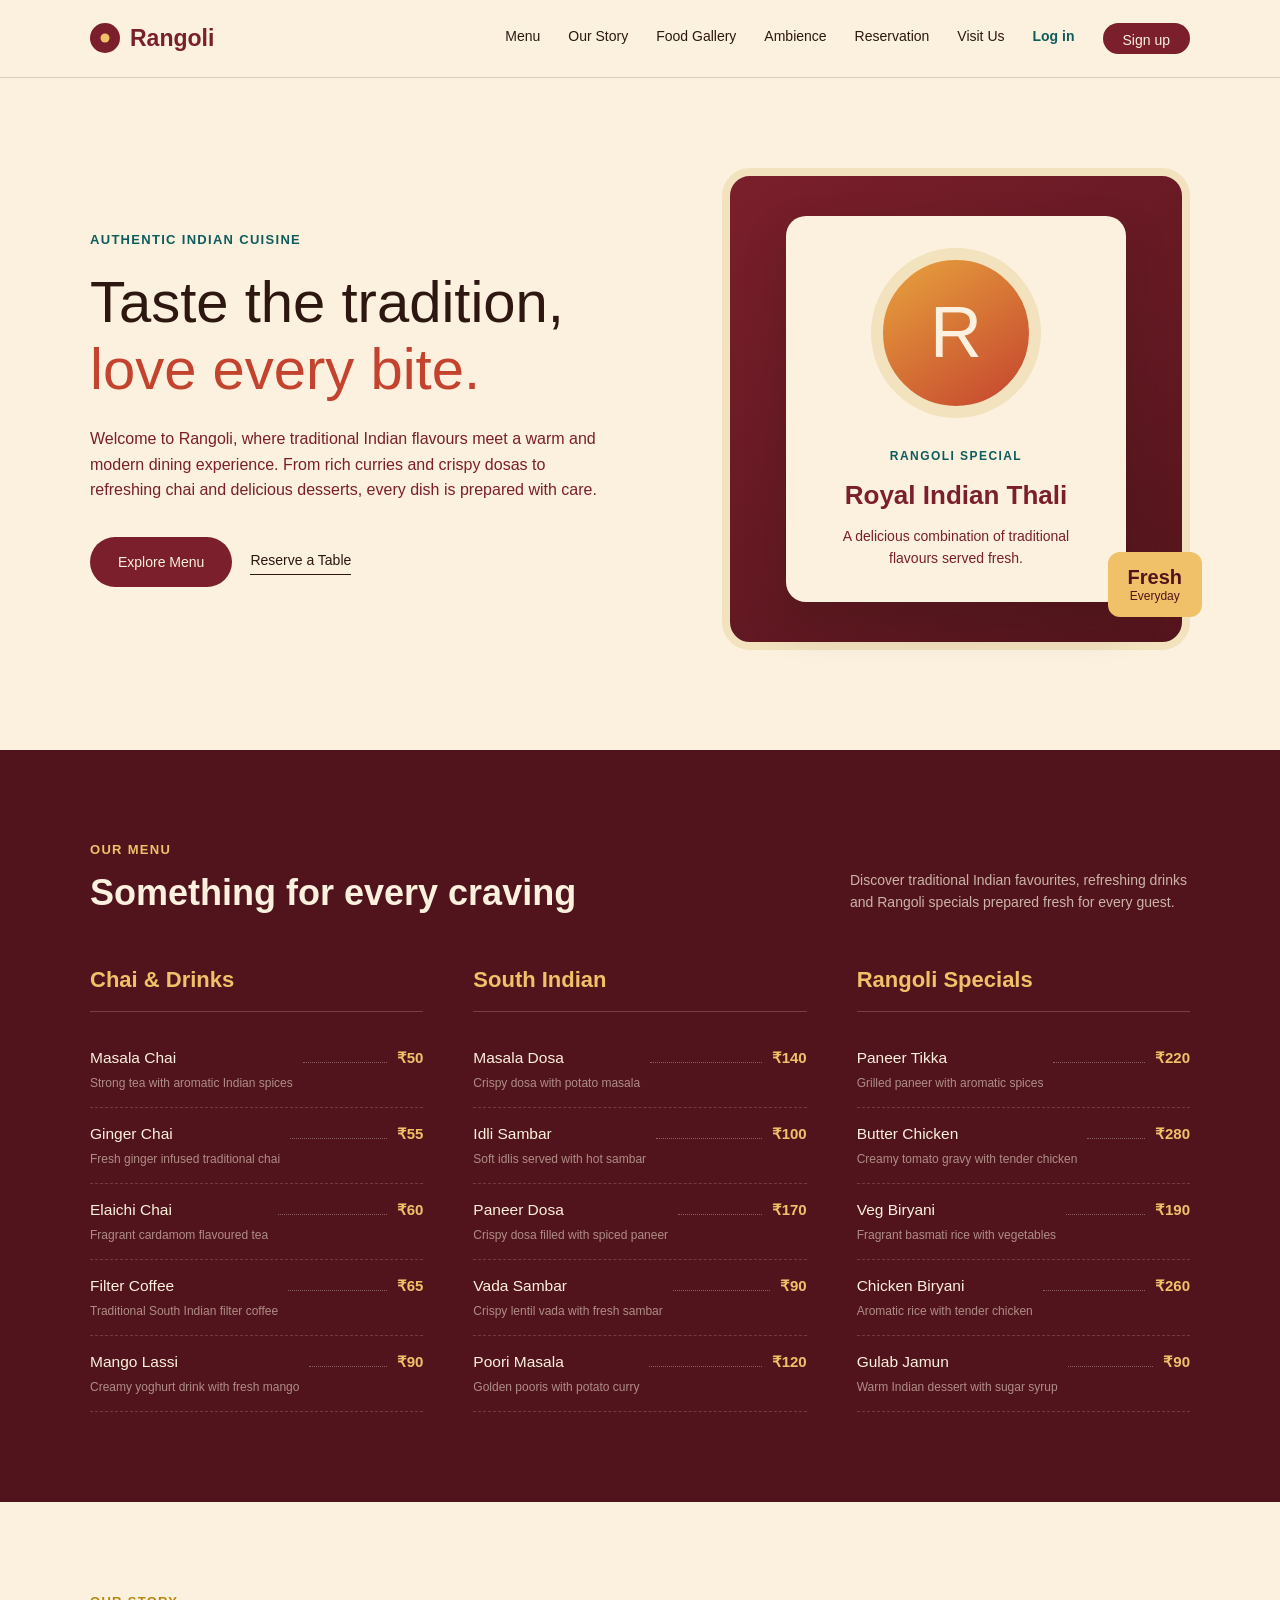
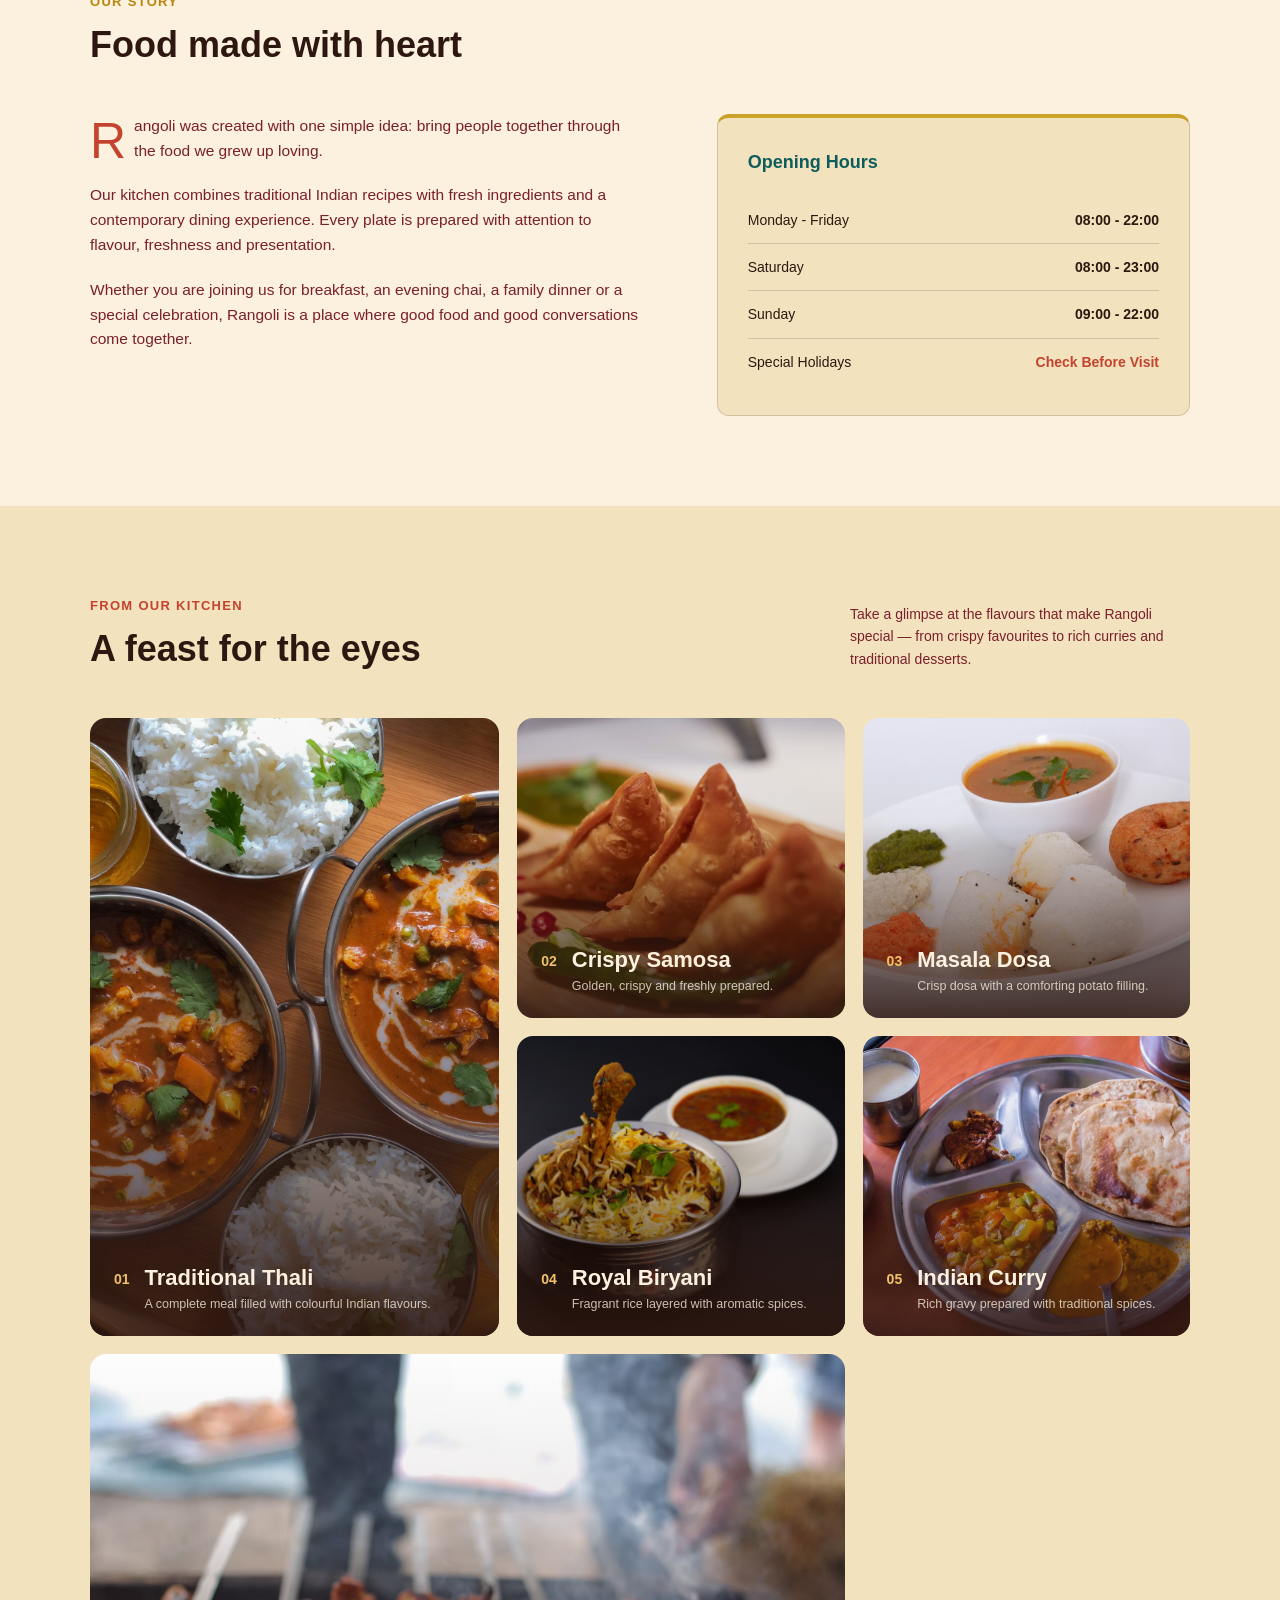
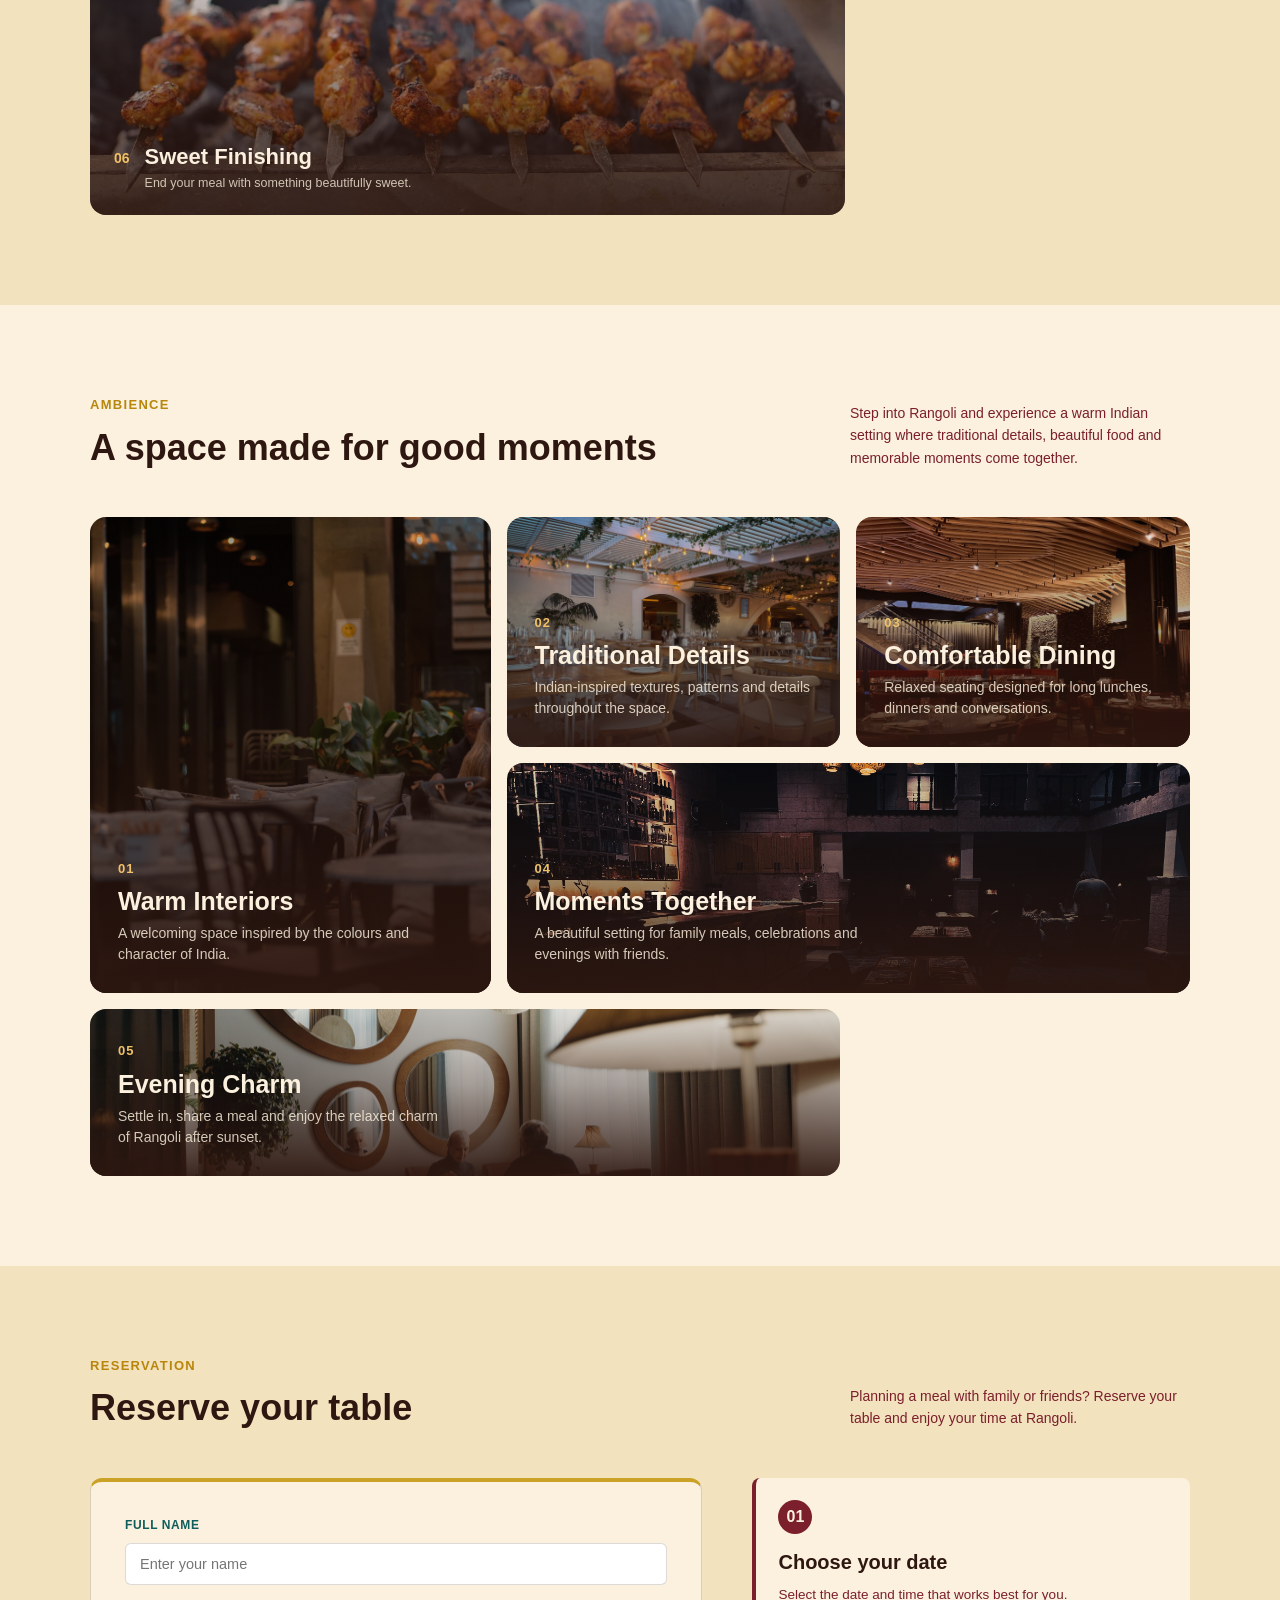
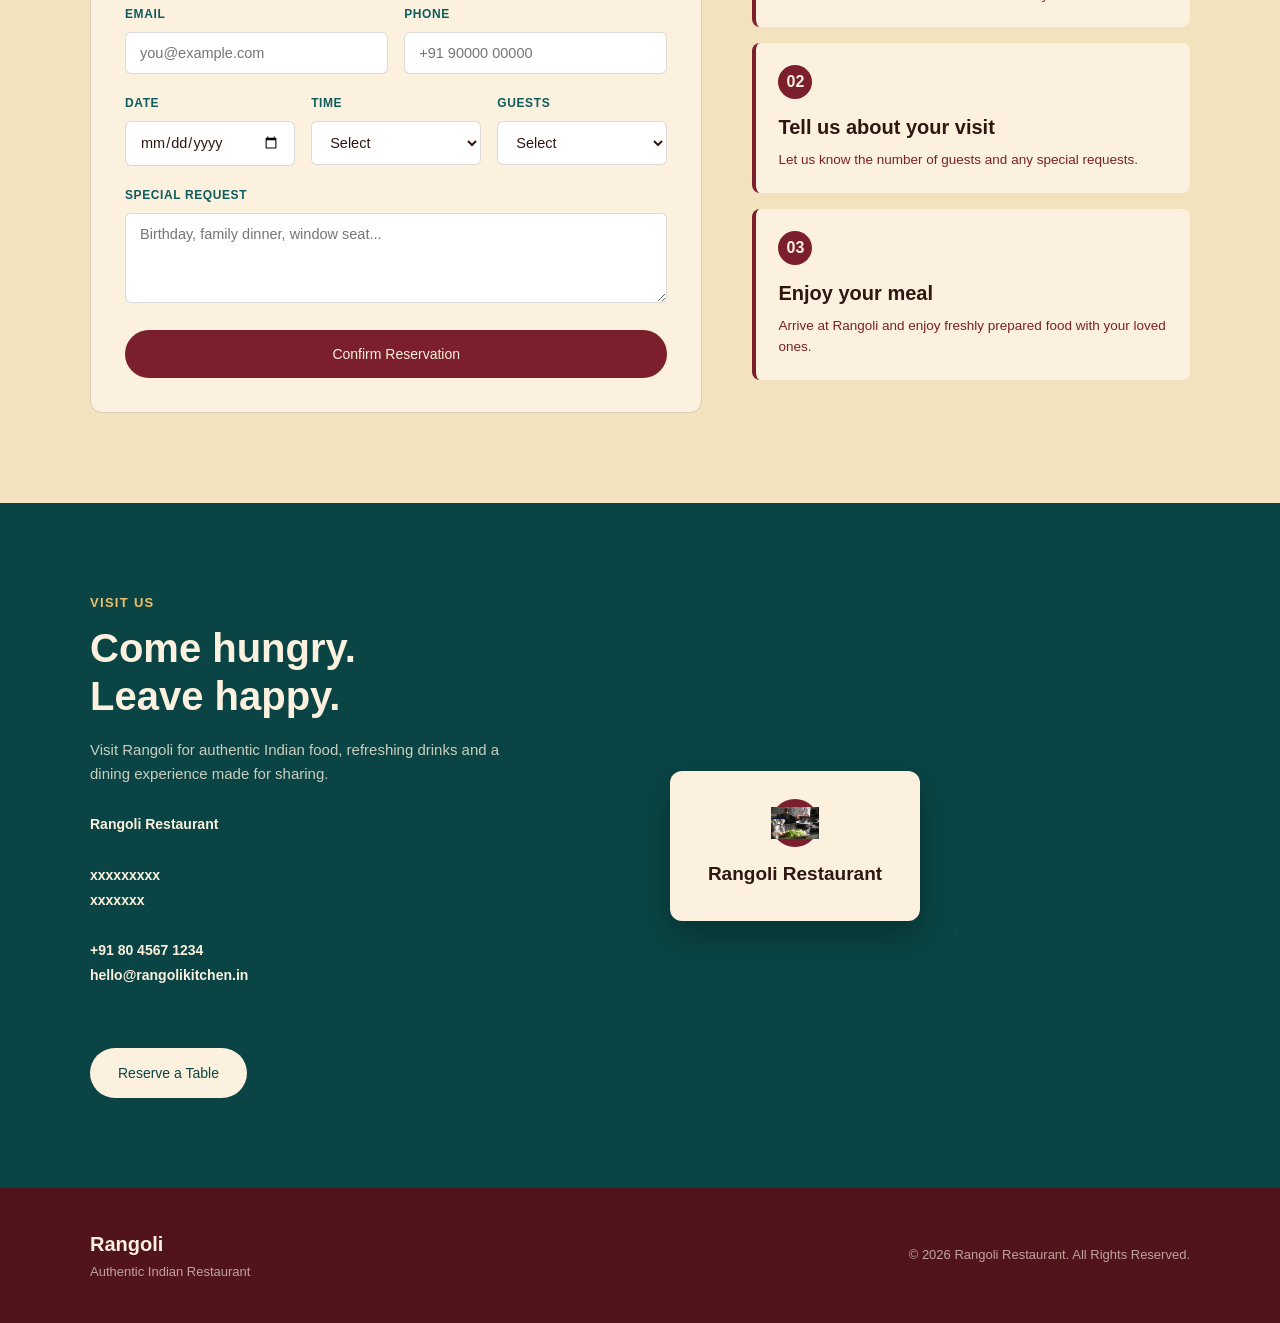
==== index.html @ ac737672 "first commit" ====
<!DOCTYPE html>
<html lang="en">

<head>

    <meta charset="UTF-8">

    <meta name="viewport" content="width=device-width, initial-scale=1.0">

    <title>Rangoli | Indian Restaurant</title>

    <link
        href="https://fonts.googleapis.com/css2?family=Baloo+2:wght@400;500;600;700;800&family=Mukta:wght@300;400;500;600;700&family=Rajdhani:wght@400;500;600;700&family=Yatra+One&display=swap"
        rel="stylesheet">

    <link rel="stylesheet" href="style.css">

</head>


<body>

    <input type="checkbox" id="nav-toggle">

    <header>

        <div class="nav">

            <a href="#" class="mark">

                <span class="glyph"></span>

                Rangoli

            </a>


            <label class="burger" for="nav-toggle">

                <span></span>
                <span></span>
                <span></span>

            </label>


            <nav class="nav-links">

                <a href="#menu">
                    Menu
                </a>

                <a href="#story">
                    Our Story
                </a>

                <a href="#food-gallery">
                    Food Gallery
                </a>

                <a href="#atmosphere">
                    Ambience
                </a>

                <a href="#reserve">
                    Reservation
                </a>

                <a href="#visit">
                    Visit Us
                </a>

                <a href="./authentication/login.html" class="account-link">

                    Log in

                </a>

                <a href="./authentication/signin.html" class="visit-btn">

                    Sign up

                </a>

            </nav>

        </div>

    </header>

    <section class="hero">

        <div class="hero-copy">

            <div class="hero-eyebrow">

                Authentic Indian Cuisine

            </div>


            <h1>

                Taste the tradition,

                <em>
                    love every bite.
                </em>

            </h1>


            <p class="hero-sub">

                Welcome to Rangoli, where traditional Indian
                flavours meet a warm and modern dining experience.
                From rich curries and crispy dosas to refreshing
                chai and delicious desserts, every dish is prepared
                with care.

            </p>


            <div class="hero-actions">

                <a href="#menu" class="btn-primary">

                    Explore Menu

                </a>


                <a href="#reserve" class="btn-ghost">

                    Reserve a Table

                </a>

            </div>

        </div>



        <div class="hero-visual">

            <div class="hero-card">

                <div class="food-circle">

                    <span>
                        R
                    </span>

                </div>


                <div class="hero-food-content">

                    <span class="food-label">

                        RANGOLI SPECIAL

                    </span>


                    <h3>

                        Royal Indian Thali

                    </h3>


                    <p>

                        A delicious combination of traditional
                        flavours served fresh.

                    </p>

                </div>

            </div>


            <div class="hero-small-card">

                <strong>
                    Fresh
                </strong>

                <span>
                    Everyday
                </span>

            </div>

        </div>

    </section>



    <section class="menu-section" id="menu">

        <div class="wrap">

            <div class="section-head">

                <div>

                    <div class="section-eyebrow">

                        Our Menu

                    </div>

                    <h2>

                        Something for every craving

                    </h2>

                </div>


                <p class="section-note">

                    Discover traditional Indian favourites,
                    refreshing drinks and Rangoli specials
                    prepared fresh for every guest.

                </p>

            </div>



            <div class="menu-grid">


                <!-- CHAI & DRINKS -->

                <div class="menu-col">

                    <h3>
                        Chai & Drinks
                    </h3>


                    <div class="menu-item">

                        <div class="menu-item-text">

                            <span class="name">
                                Masala Chai
                            </span>

                            <span class="desc">
                                Strong tea with aromatic Indian spices
                            </span>

                        </div>

                        <span class="leader"></span>

                        <span class="price">
                            ₹50
                        </span>

                    </div>


                    <div class="menu-item">

                        <div class="menu-item-text">

                            <span class="name">
                                Ginger Chai
                            </span>

                            <span class="desc">
                                Fresh ginger infused traditional chai
                            </span>

                        </div>

                        <span class="leader"></span>

                        <span class="price">
                            ₹55
                        </span>

                    </div>


                    <div class="menu-item">

                        <div class="menu-item-text">

                            <span class="name">
                                Elaichi Chai
                            </span>

                            <span class="desc">
                                Fragrant cardamom flavoured tea
                            </span>

                        </div>

                        <span class="leader"></span>

                        <span class="price">
                            ₹60
                        </span>

                    </div>


                    <div class="menu-item">

                        <div class="menu-item-text">

                            <span class="name">
                                Filter Coffee
                            </span>

                            <span class="desc">
                                Traditional South Indian filter coffee
                            </span>

                        </div>

                        <span class="leader"></span>

                        <span class="price">
                            ₹65
                        </span>

                    </div>


                    <div class="menu-item">

                        <div class="menu-item-text">

                            <span class="name">
                                Mango Lassi
                            </span>

                            <span class="desc">
                                Creamy yoghurt drink with fresh mango
                            </span>

                        </div>

                        <span class="leader"></span>

                        <span class="price">
                            ₹90
                        </span>

                    </div>

                </div>



                <!-- SOUTH INDIAN -->

                <div class="menu-col">

                    <h3>
                        South Indian
                    </h3>


                    <div class="menu-item">

                        <div class="menu-item-text">

                            <span class="name">
                                Masala Dosa
                            </span>

                            <span class="desc">
                                Crispy dosa with potato masala
                            </span>

                        </div>

                        <span class="leader"></span>

                        <span class="price">
                            ₹140
                        </span>

                    </div>


                    <div class="menu-item">

                        <div class="menu-item-text">

                            <span class="name">
                                Idli Sambar
                            </span>

                            <span class="desc">
                                Soft idlis served with hot sambar
                            </span>

                        </div>

                        <span class="leader"></span>

                        <span class="price">
                            ₹100
                        </span>

                    </div>


                    <div class="menu-item">

                        <div class="menu-item-text">

                            <span class="name">
                                Paneer Dosa
                            </span>

                            <span class="desc">
                                Crispy dosa filled with spiced paneer
                            </span>

                        </div>

                        <span class="leader"></span>

                        <span class="price">
                            ₹170
                        </span>

                    </div>


                    <div class="menu-item">

                        <div class="menu-item-text">

                            <span class="name">
                                Vada Sambar
                            </span>

                            <span class="desc">
                                Crispy lentil vada with fresh sambar
                            </span>

                        </div>

                        <span class="leader"></span>

                        <span class="price">
                            ₹90
                        </span>

                    </div>


                    <div class="menu-item">

                        <div class="menu-item-text">

                            <span class="name">
                                Poori Masala
                            </span>

                            <span class="desc">
                                Golden pooris with potato curry
                            </span>

                        </div>

                        <span class="leader"></span>

                        <span class="price">
                            ₹120
                        </span>

                    </div>

                </div>



                <!-- RANGOLI SPECIALS -->

                <div class="menu-col">

                    <h3>
                        Rangoli Specials
                    </h3>


                    <div class="menu-item">

                        <div class="menu-item-text">

                            <span class="name">
                                Paneer Tikka
                            </span>

                            <span class="desc">
                                Grilled paneer with aromatic spices
                            </span>

                        </div>

                        <span class="leader"></span>

                        <span class="price">
                            ₹220
                        </span>

                    </div>


                    <div class="menu-item">

                        <div class="menu-item-text">

                            <span class="name">
                                Butter Chicken
                            </span>

                            <span class="desc">
                                Creamy tomato gravy with tender chicken
                            </span>

                        </div>

                        <span class="leader"></span>

                        <span class="price">
                            ₹280
                        </span>

                    </div>


                    <div class="menu-item">

                        <div class="menu-item-text">

                            <span class="name">
                                Veg Biryani
                            </span>

                            <span class="desc">
                                Fragrant basmati rice with vegetables
                            </span>

                        </div>

                        <span class="leader"></span>

                        <span class="price">
                            ₹190
                        </span>

                    </div>


                    <div class="menu-item">

                        <div class="menu-item-text">

                            <span class="name">
                                Chicken Biryani
                            </span>

                            <span class="desc">
                                Aromatic rice with tender chicken
                            </span>

                        </div>

                        <span class="leader"></span>

                        <span class="price">
                            ₹260
                        </span>

                    </div>


                    <div class="menu-item">

                        <div class="menu-item-text">

                            <span class="name">
                                Gulab Jamun
                            </span>

                            <span class="desc">
                                Warm Indian dessert with sugar syrup
                            </span>

                        </div>

                        <span class="leader"></span>

                        <span class="price">
                            ₹90
                        </span>

                    </div>

                </div>

            </div>

        </div>

    </section>


    <section id="story">

        <div class="wrap">

            <div class="section-head">

                <div>

                    <div class="section-eyebrow">

                        Our Story

                    </div>

                    <h2>

                        Food made with heart

                    </h2>

                </div>

            </div>


            <div class="story-grid">

                <div class="story-content">

                    <p>

                        Rangoli was created with one simple idea:
                        bring people together through the food we
                        grew up loving.

                    </p>


                    <p>

                        Our kitchen combines traditional Indian
                        recipes with fresh ingredients and a
                        contemporary dining experience. Every plate
                        is prepared with attention to flavour,
                        freshness and presentation.

                    </p>


                    <p>

                        Whether you are joining us for breakfast,
                        an evening chai, a family dinner or a special
                        celebration, Rangoli is a place where good
                        food and good conversations come together.

                    </p>

                </div>


                <div class="hours-card">

                    <h3>
                        Opening Hours
                    </h3>


                    <div class="hours-row">

                        <span>
                            Monday - Friday
                        </span>

                        <span class="time">
                            08:00 - 22:00
                        </span>

                    </div>


                    <div class="hours-row">

                        <span>
                            Saturday
                        </span>

                        <span class="time">
                            08:00 - 23:00
                        </span>

                    </div>


                    <div class="hours-row">

                        <span>
                            Sunday
                        </span>

                        <span class="time">
                            09:00 - 22:00
                        </span>

                    </div>


                    <div class="hours-row closed">

                        <span>
                            Special Holidays
                        </span>

                        <span class="time">
                            Check Before Visit
                        </span>

                    </div>

                </div>

            </div>

        </div>

    </section>



    <section class="food-gallery-section" id="food-gallery">

        <div class="wrap">

            <div class="section-head">

                <div>

                    <div class="section-eyebrow">

                        From Our Kitchen

                    </div>

                    <h2>

                        A feast for the eyes

                    </h2>

                </div>


                <p class="section-note">

                    Take a glimpse at the flavours that make
                    Rangoli special — from crispy favourites
                    to rich curries and traditional desserts.

                </p>

            </div>



            <div class="food-gallery">


                <!-- IMAGE 01 -->

                <article class="food-image-card food-image-large">

                    <img src="./images/food/photo-1585937421612-70a008356fbe.jpg" alt="Traditional Indian food platter">


                    <div class="food-image-overlay">

                        <span>
                            01
                        </span>

                        <div>

                            <h3>
                                Traditional Thali
                            </h3>

                            <p>
                                A complete meal filled with
                                colourful Indian flavours.
                            </p>

                        </div>

                    </div>

                </article>



                <!-- IMAGE 02 -->

                <article class="food-image-card">

                    <img src="./images/food/photo-1601050690597-df0568f70950.jpg" alt="Indian samosas">


                    <div class="food-image-overlay">

                        <span>
                            02
                        </span>

                        <div>

                            <h3>
                                Crispy Samosa
                            </h3>

                            <p>
                                Golden, crispy and freshly prepared.
                            </p>

                        </div>

                    </div>

                </article>



                <!-- IMAGE 03 -->

                <article class="food-image-card">

                    <img src="./images/food/photo-1630383249896-424e482df921.jpg" alt="Indian dosa">


                    <div class="food-image-overlay">

                        <span>
                            03
                        </span>

                        <div>

                            <h3>
                                Masala Dosa
                            </h3>

                            <p>
                                Crisp dosa with a comforting
                                potato filling.
                            </p>

                        </div>

                    </div>

                </article>



                <!-- IMAGE 04 -->

                <article class="food-image-card">

                    <img src="./images/food/Chicken Biryani.jpg" alt="Indian biryani">


                    <div class="food-image-overlay">

                        <span>
                            04
                        </span>

                        <div>

                            <h3>
                                Royal Biryani
                            </h3>

                            <p>
                                Fragrant rice layered with
                                aromatic spices.
                            </p>

                        </div>

                    </div>

                </article>



                <!-- IMAGE 05 -->

                <article class="food-image-card">

                    <img src="./images/food/photo-1546833999-b9f581a1996d.jpg" alt="Indian curry and rice">


                    <div class="food-image-overlay">

                        <span>
                            05
                        </span>

                        <div>

                            <h3>
                                Indian Curry
                            </h3>

                            <p>
                                Rich gravy prepared with
                                traditional spices.
                            </p>

                        </div>

                    </div>

                </article>



                <!-- IMAGE 06 -->

                <article class="food-image-card food-image-wide">

                    <img src="./images/food/photo-1599487488170-d11ec9c172f0.jpg" alt="Indian dessert and sweets">


                    <div class="food-image-overlay">

                        <span>
                            06
                        </span>

                        <div>

                            <h3>
                                Sweet Finishing
                            </h3>

                            <p>
                                End your meal with something
                                beautifully sweet.
                            </p>

                        </div>

                    </div>

                </article>

            </div>

        </div>

    </section>


    <section id="atmosphere">

        <div class="wrap">

            <div class="section-head">

                <div>

                    <div class="section-eyebrow">

                        Ambience

                    </div>

                    <h2>

                        A space made for good moments

                    </h2>

                </div>


                <p class="section-note">

                    Step into Rangoli and experience a warm
                    Indian setting where traditional details,
                    beautiful food and memorable moments come together.

                </p>

            </div>



            <div class="atmosphere-grid">


                <!-- AMBIENCE 01 -->

                <div class="atmo-card atmo-one">

                    <div class="atmo-content">

                        <span>
                            01
                        </span>

                        <h3>
                            Warm Interiors
                        </h3>

                        <p>
                            A welcoming space inspired by the
                            colours and character of India.
                        </p>

                    </div>

                </div>



                <!-- AMBIENCE 02 -->

                <div class="atmo-card atmo-two">

                    <div class="atmo-content">

                        <span>
                            02
                        </span>

                        <h3>
                            Traditional Details
                        </h3>

                        <p>
                            Indian-inspired textures, patterns
                            and details throughout the space.
                        </p>

                    </div>

                </div>



                <!-- AMBIENCE 03 -->

                <div class="atmo-card atmo-three">

                    <div class="atmo-content">

                        <span>
                            03
                        </span>

                        <h3>
                            Comfortable Dining
                        </h3>

                        <p>
                            Relaxed seating designed for long
                            lunches, dinners and conversations.
                        </p>

                    </div>

                </div>



                <!-- AMBIENCE 04 -->

                <div class="atmo-card atmo-four">

                    <div class="atmo-content">

                        <span>
                            04
                        </span>

                        <h3>
                            Moments Together
                        </h3>

                        <p>
                            A beautiful setting for family meals,
                            celebrations and evenings with friends.
                        </p>

                    </div>

                </div>



                <!-- AMBIENCE 05 -->

                <div class="atmo-card atmo-five">

                    <div class="atmo-content">

                        <span>
                            05
                        </span>

                        <h3>
                            Evening Charm
                        </h3>

                        <p>
                            Settle in, share a meal and enjoy the
                            relaxed charm of Rangoli after sunset.
                        </p>

                    </div>

                </div>

            </div>

        </div>

    </section>



    <section class="reserve-section" id="reserve">

        <div class="wrap">

            <div class="section-head">

                <div>

                    <div class="section-eyebrow">

                        Reservation

                    </div>

                    <h2>

                        Reserve your table

                    </h2>

                </div>


                <p class="section-note">

                    Planning a meal with family or friends?
                    Reserve your table and enjoy your time
                    at Rangoli.

                </p>

            </div>



            <div class="reserve-grid">


                <form class="reserve-form" action="mailto:hello@rangolikitchen.in" method="post" enctype="text/plain">


                    <div class="form-row">

                        <label for="res-name">
                            Full Name
                        </label>

                        <input type="text" id="res-name" name="Name" placeholder="Enter your name" required>

                    </div>



                    <div class="form-row two-col">

                        <div>

                            <label for="res-email">
                                Email
                            </label>

                            <input type="email" id="res-email" name="Email" placeholder="you@example.com" required>

                        </div>


                        <div>

                            <label for="res-phone">
                                Phone
                            </label>

                            <input type="tel" id="res-phone" name="Phone" placeholder="+91 90000 00000" required>

                        </div>

                    </div>



                    <div class="form-row three-col">

                        <div>

                            <label for="res-date">
                                Date
                            </label>

                            <input type="date" id="res-date" name="Date" required>

                        </div>


                        <div>

                            <label for="res-time">
                                Time
                            </label>

                            <select id="res-time" name="Time" required>

                                <option value="" disabled selected>

                                    Select

                                </option>

                                <option>08:00 AM</option>
                                <option>09:00 AM</option>
                                <option>10:00 AM</option>
                                <option>11:00 AM</option>
                                <option>12:00 PM</option>
                                <option>01:00 PM</option>
                                <option>02:00 PM</option>
                                <option>03:00 PM</option>
                                <option>04:00 PM</option>
                                <option>05:00 PM</option>
                                <option>06:00 PM</option>
                                <option>07:00 PM</option>
                                <option>08:00 PM</option>
                                <option>09:00 PM</option>

                            </select>

                        </div>


                        <div>

                            <label for="res-party">
                                Guests
                            </label>

                            <select id="res-party" name="Guests" required>

                                <option value="" disabled selected>

                                    Select

                                </option>

                                <option>1 Guest</option>
                                <option>2 Guests</option>
                                <option>3 Guests</option>
                                <option>4 Guests</option>
                                <option>5 Guests</option>
                                <option>6 Guests</option>
                                <option>7 Guests</option>
                                <option>8 Guests</option>

                            </select>

                        </div>

                    </div>



                    <div class="form-row">

                        <label for="res-notes">
                            Special Request
                        </label>

                        <textarea id="res-notes" name="Notes" rows="4"
                            placeholder="Birthday, family dinner, window seat..."></textarea>

                    </div>



                    <button type="submit" class="btn-primary">

                        Confirm Reservation

                    </button>

                </form>



                <div class="reserve-side">


                    <div class="reservation-box">

                        <span class="reservation-number">
                            01
                        </span>

                        <h3>
                            Choose your date
                        </h3>

                        <p>
                            Select the date and time that works
                            best for you.
                        </p>

                    </div>



                    <div class="reservation-box">

                        <span class="reservation-number">
                            02
                        </span>

                        <h3>
                            Tell us about your visit
                        </h3>

                        <p>
                            Let us know the number of guests
                            and any special requests.
                        </p>

                    </div>



                    <div class="reservation-box">

                        <span class="reservation-number">
                            03
                        </span>

                        <h3>
                            Enjoy your meal
                        </h3>

                        <p>
                            Arrive at Rangoli and enjoy freshly
                            prepared food with your loved ones.
                        </p>

                    </div>

                </div>

            </div>

        </div>

    </section>



    <section class="visit-section" id="visit">

        <div class="wrap">

            <div class="visit-grid">


                <div>

                    <div class="section-eyebrow light-eyebrow">

                        Visit Us

                    </div>


                    <h2>

                        Come hungry.
                        <br>
                        Leave happy.

                    </h2>


                    <p>

                        Visit Rangoli for authentic Indian food,
                        refreshing drinks and a dining experience
                        made for sharing.

                    </p>


                    <address>

                        <strong>
                            Rangoli Restaurant
                        </strong>

                        <br><br>

                        xxxxxxxxx

                        <br>

                        xxxxxxx

                        <br><br>

                        +91 80 4567 1234

                        <br>

                        hello@rangolikitchen.in

                    </address>


                    <div class="hero-actions visit-actions">

                        <a href="#reserve" class="btn-primary light-button">

                            Reserve a Table

                        </a>

                    </div>

                </div>



                <div class="map-content">

                    <div class="map-location-icon">
                        <img src="./images/pexels-kampus-8629103.jpg" alt="Cooking at Rangoli Restaurant">
                    </div>

                    <h3>
                        Rangoli Restaurant
                    </h3>

                </div>

            </div>

        </div>

    </section>



    <footer>

        <div class="wrap footer-row">


            <div class="footer-brand">

                <span class="footer-mark">
                    Rangoli
                </span>

                <span>
                    Authentic Indian Restaurant
                </span>

            </div>


            <div>

                © 2026 Rangoli Restaurant.
                All Rights Reserved.

            </div>

        </div>

    </footer>


</body>

</html>
---- style.css ----
:root {

    --paper: #FBF1DE;
    --paper-deep: #F3E2BE;

    --ink: #2E1710;

    --walnut: #7A1F2B;
    --walnut-deep: #52141C;

    --amber: #E8A33D;
    --amber-soft: #F0C169;

    --pine: #0F5C5C;
    --pine-deep: #0A4444;

    --brass: #B8860B;
    --gold: #C9A227;

    --rose: #C4432E;

    --line: rgba(46, 23, 16, 0.16);
}

* {
    margin: 0;
    padding: 0;
    box-sizing: border-box;

    font-family: Arial, Helvetica, sans-serif;
}


html {
    scroll-behavior: smooth;
}


body {
    background: var(--paper);
    color: var(--ink);

    line-height: 1.6;

    overflow-x: hidden;
}


a {
    color: inherit;
}


img {
    display: block;
    max-width: 100%;
}


button {
    cursor: pointer;
}

.wrap {
    max-width: 1180px;

    margin: 0 auto;

    padding: 0 40px;
}


#nav-toggle {
    display: none;
}


header {
    position: sticky;

    top: 0;

    z-index: 50;

    background: var(--paper);

    border-bottom: 1px solid var(--line);
}


.nav {
    max-width: 1180px;

    margin: 0 auto;

    padding: 20px 40px;

    display: flex;

    align-items: center;

    justify-content: space-between;
}


.mark {
    display: flex;

    align-items: center;

    gap: 10px;

    text-decoration: none;

    color: var(--walnut);

    font-size: 23px;

    font-weight: 800;
}


.glyph {
    width: 30px;

    height: 30px;

    border-radius: 50%;

    background: var(--walnut);

    position: relative;
}


.glyph::after {
    content: "";

    position: absolute;

    width: 9px;

    height: 9px;

    border-radius: 50%;

    background: var(--amber-soft);

    top: 50%;

    left: 50%;

    transform: translate(-50%, -50%);
}


.nav-links {
    display: flex;

    align-items: center;

    gap: 28px;

    font-size: 14px;
}


.nav-links a {
    text-decoration: none;

    padding-bottom: 3px;

    border-bottom: 2px solid transparent;

    transition: 0.2s ease;
}


.nav-links a:hover {
    color: var(--walnut);

    border-bottom-color: var(--gold);
}


.account-link {
    color: var(--pine);

    font-weight: 600;
}

.visit-btn {
    background: var(--walnut);

    color: var(--paper) !important;

    padding: 6px 20px;

    border-radius: 20px;

    border: none !important;

    text-decoration: none;

    display: inline-flex;

    align-items: center;

    justify-content: center;

    white-space: nowrap;

    transition: 0.2s ease;
}


.visit-btn:hover {
    background: var(--walnut-deep);

    transform: translateY(-1px);
}

.burger {
    display: none;

    flex-direction: column;

    gap: 5px;

    cursor: pointer;
}


.burger span {
    width: 23px;

    height: 2px;

    background: var(--ink);
}

.hero {
    max-width: 1180px;

    margin: 0 auto;

    padding: 90px 40px 100px;

    display: grid;

    grid-template-columns: 1.1fr 0.9fr;

    align-items: center;

    gap: 60px;
}


.hero-copy {
    max-width: 650px;
}


.hero-eyebrow {
    font-weight: 700;

    font-size: 13px;

    letter-spacing: 0.1em;

    text-transform: uppercase;

    color: var(--pine);

    margin-bottom: 18px;
}


.hero h1 {
    font-size: 58px;

    font-weight: 400;

    line-height: 1.15;
}


.hero h1 em {
    font-style: normal;

    color: var(--rose);

    display: block;
}


.hero-sub {
    margin-top: 24px;

    max-width: 520px;

    color: var(--walnut);

    font-size: 16px;
}


.hero-actions {
    margin-top: 34px;

    display: flex;

    align-items: center;

    gap: 18px;
}

.btn-primary {
    display: inline-flex;

    align-items: center;

    justify-content: center;

    background: var(--walnut);

    color: var(--paper);

    padding: 14px 28px;

    min-height: 48px;

    border-radius: 25px;

    text-decoration: none;

    border: none;

    font-size: 14px;

    cursor: pointer;

    transition: 0.2s ease;
}


.btn-primary:hover {
    background: var(--walnut-deep);

    transform: translateY(-1px);
}

.btn-ghost {
    display: inline-block;

    text-decoration: none;

    font-size: 14px;

    border-bottom: 1px solid var(--ink);

    padding-bottom: 3px;

    transition: 0.2s ease;
}


.btn-ghost:hover {
    color: var(--walnut);

    border-color: var(--walnut);
}

.hero-visual {
    min-height: 430px;

    background:
        linear-gradient(145deg,
            var(--walnut),
            var(--walnut-deep));

    border-radius: 28px;

    position: relative;

    display: flex;

    align-items: center;

    justify-content: center;

    padding: 40px;

    border: 8px solid var(--paper-deep);
}


.hero-card {
    width: 100%;

    max-width: 340px;

    background: var(--paper);

    padding: 32px;

    border-radius: 20px;

    text-align: center;

    box-shadow:
        0 20px 40px rgba(46, 23, 16, 0.25);
}


.food-circle {
    width: 170px;

    height: 170px;

    border-radius: 50%;

    margin: 0 auto 24px;

    background:
        linear-gradient(145deg,
            var(--amber),
            var(--rose));

    display: flex;

    align-items: center;

    justify-content: center;

    border: 12px solid var(--paper-deep);
}


.food-circle span {
    font-size: 72px;

    color: var(--paper);
}


.food-label {
    font-size: 12px;

    font-weight: 700;

    letter-spacing: 0.12em;

    color: var(--pine);
}


.hero-card h3 {
    font-size: 26px;

    margin: 8px 0;

    color: var(--walnut);
}


.hero-card p {
    font-size: 14px;

    color: var(--walnut);
}


.hero-small-card {
    position: absolute;

    bottom: 25px;

    right: -20px;

    background: var(--amber-soft);

    color: var(--walnut-deep);

    padding: 13px 20px;

    border-radius: 12px;

    display: flex;

    flex-direction: column;

    text-align: center;

    line-height: 1.2;
}


.hero-small-card strong {
    font-size: 20px;
}


.hero-small-card span {
    font-size: 12px;
}

section {
    padding: 90px 0;
}


.section-head {
    display: flex;

    justify-content: space-between;

    align-items: flex-end;

    gap: 25px;

    margin-bottom: 48px;

    flex-wrap: wrap;
}


.section-eyebrow {
    font-weight: 700;

    font-size: 13px;

    letter-spacing: 0.1em;

    text-transform: uppercase;

    color: var(--brass);

    margin-bottom: 10px;
}


.section-head h2 {
    font-size: 36px;

    line-height: 1.2;
}


.section-note {
    max-width: 340px;

    font-size: 14px;

    color: var(--walnut);
}

.menu-section {
    background: var(--walnut-deep);

    color: var(--paper);
}


.menu-section .section-eyebrow {
    color: var(--amber-soft);
}


.menu-section .section-note {
    color: rgba(251, 241, 222, 0.72);
}


.menu-grid {
    display: grid;

    grid-template-columns: repeat(3, 1fr);

    gap: 50px;
}


.menu-col h3 {
    color: var(--amber-soft);

    font-size: 22px;

    padding-bottom: 14px;

    margin-bottom: 20px;

    border-bottom:
        1px solid rgba(251, 241, 222, 0.2);
}


.menu-item {
    display: flex;

    align-items: baseline;

    gap: 10px;

    padding: 14px 0;

    border-bottom:
        1px dashed rgba(251, 241, 222, 0.18);
}


.menu-item:hover {
    background:
        rgba(255, 255, 255, 0.03);
}


.menu-item-text {
    display: flex;

    flex-direction: column;
}


.menu-item .name {
    font-size: 15.5px;

    font-weight: 500;
}


.menu-item .desc {
    font-size: 12px;

    color:
        rgba(251, 241, 222, 0.55);

    margin-top: 3px;
}


.leader {
    flex: 1;

    border-bottom:
        1px dotted rgba(251, 241, 222, 0.35);
}


.price {
    font-weight: 700;

    font-size: 15px;

    color: var(--amber-soft);

    white-space: nowrap;
}

.story-grid {
    display: grid;

    grid-template-columns: 1fr 0.85fr;

    gap: 70px;

    align-items: start;
}


.story-content {
    max-width: 550px;
}


.story-content p {
    margin-bottom: 20px;

    color: var(--walnut);

    font-size: 15.5px;
}


.story-content p:first-child::first-letter {
    font-size: 50px;

    float: left;

    line-height: 0.8;

    padding-right: 8px;

    padding-top: 7px;

    color: var(--rose);
}

.hours-card {
    background: var(--paper-deep);

    border: 1px solid var(--line);

    border-top: 4px solid var(--gold);

    border-radius: 12px;

    padding: 30px;
}


.hours-card h3 {
    font-size: 18px;

    color: var(--pine);

    margin-bottom: 20px;
}


.hours-row {
    display: flex;

    justify-content: space-between;

    gap: 20px;

    padding: 12px 0;

    border-bottom: 1px solid var(--line);

    font-size: 14px;
}


.hours-row:last-child {
    border-bottom: none;
}


.hours-row .time {
    font-weight: 700;
}


.hours-row.closed .time {
    color: var(--rose);
}


.food-gallery-section {
    background: var(--paper-deep);
}


.food-gallery-section .section-eyebrow {
    color: var(--rose);
}


.food-gallery {
    display: grid;

    grid-template-columns: 1.25fr 1fr 1fr;

    grid-template-rows: 300px 300px;

    gap: 18px;
}


.food-image-card {
    position: relative;

    overflow: hidden;

    border-radius: 16px;

    background: var(--walnut);

    min-height: 280px;

    cursor: pointer;
}


.food-image-large {
    grid-row: span 2;
}


.food-image-wide {
    grid-column: span 2;
}


.food-image-card img {
    width: 100%;

    height: 100%;

    object-fit: cover;

    transition:
        transform 0.5s ease;
}


.food-image-card::after {
    content: "";

    position: absolute;

    inset: 0;

    background:
        linear-gradient(to top,
            rgba(46, 23, 16, 0.88),
            rgba(46, 23, 16, 0.08) 65%,
            transparent);

    z-index: 1;
}


.food-image-card:hover img {
    transform: scale(1.08);
}


.food-image-overlay {
    position: absolute;

    left: 24px;

    right: 24px;

    bottom: 22px;

    z-index: 2;

    color: var(--paper);

    display: flex;

    align-items: flex-start;

    gap: 15px;
}


.food-image-overlay>span {
    font-size: 14px;

    font-weight: 700;

    color: var(--amber-soft);

    padding-top: 3px;
}


.food-image-overlay h3 {
    font-size: 22px;

    line-height: 1.2;

    margin-bottom: 4px;
}


.food-image-overlay p {
    font-size: 12.5px;

    line-height: 1.5;

    color:
        rgba(251, 241, 222, 0.78);

    max-width: 300px;
}

.atmosphere-grid {
    display: grid;

    grid-template-columns: 1.2fr 1fr 1fr;

    grid-template-rows: 230px 230px;

    gap: 16px;
}


.atmo-card {
    position: relative;

    overflow: hidden;

    border-radius: 16px;

    padding: 28px;

    display: flex;

    align-items: flex-end;

    color: var(--paper);

    background-size: cover;

    background-position: center;

    isolation: isolate;

    cursor: pointer;

    transition:
        transform 0.35s ease,
        box-shadow 0.35s ease;
}


.atmo-card::before {
    content: "";

    position: absolute;

    inset: 0;

    z-index: -1;

    background:
        linear-gradient(to top,
            rgba(46, 23, 16, 0.92),
            rgba(46, 23, 16, 0.38) 55%,
            rgba(46, 23, 16, 0.08));

    transition:
        background 0.35s ease;
}


.atmo-card:hover {
    transform: translateY(-5px);

    box-shadow:
        0 18px 35px rgba(46, 23, 16, 0.25);
}


.atmo-card:hover::before {
    background:
        linear-gradient(to top,
            rgba(46, 23, 16, 0.96),
            rgba(46, 23, 16, 0.48) 55%,
            rgba(46, 23, 16, 0.12));
}


.atmo-one {
    grid-row: span 2;

    background-image:
        url("./images/ambiance/one.jpg");

    background-position: center;

    background-size: cover;

    background-repeat: no-repeat;
}


.atmo-two {
    background-image:
        url("./images/ambiance/pexels-magda-ehlers-pexels-32568165.jpg");

    background-position: center;

    background-size: cover;

    background-repeat: no-repeat;
}


.atmo-three {
    background-image:
        url("./images/ambiance/pexels-lens-clickk-2148991298-30479386.jpg");

    background-position: center;

    background-size: cover;

    background-repeat: no-repeat;
}


.atmo-four {
    grid-column: span 2;

    background-image:
        url("./images/ambiance/pexels-hayriyenur-351892318-19343364.jpg");

    background-position: center;

    background-size: cover;

    background-repeat: no-repeat;
}


.atmo-five {
    grid-column: span 2;

    background-image:
        url("./images/ambiance/pexels-cottonbro-7244274.jpg");

    background-position: center;

    background-size: cover;

    background-repeat: no-repeat;
}


.atmo-content {
    position: relative;

    z-index: 2;

    max-width: 340px;
}


.atmo-content span {
    display: inline-block;

    font-weight: 700;

    font-size: 13px;

    letter-spacing: 0.08em;

    color: var(--amber-soft);

    margin-bottom: 4px;
}


.atmo-content h3 {
    font-size: 25px;

    line-height: 1.15;

    margin: 4px 0 7px;

    color: var(--paper);
}


.atmo-content p {
    font-size: 14px;

    line-height: 1.5;

    color:
        rgba(251, 241, 222, 0.82);

    max-width: 330px;
}

.reserve-section {
    background: var(--paper-deep);
}


.reserve-grid {
    display: grid;

    grid-template-columns: 1.4fr 1fr;

    gap: 50px;

    align-items: start;
}


.reserve-form {
    background: var(--paper);

    border: 1px solid var(--line);

    border-top: 4px solid var(--gold);

    border-radius: 12px;

    padding: 34px;
}


.form-row {
    margin-bottom: 20px;
}


.form-row label {
    display: block;

    font-weight: 700;

    font-size: 12px;

    letter-spacing: 0.05em;

    text-transform: uppercase;

    color: var(--pine);

    margin-bottom: 8px;
}


.form-row input,
.form-row select,
.form-row textarea {
    width: 100%;

    padding: 12px 14px;

    border: 1px solid var(--line);

    border-radius: 6px;

    background: #fff;

    font-size: 14.5px;

    color: var(--ink);
}


.form-row input:focus,
.form-row select:focus,
.form-row textarea:focus {
    outline: none;

    border-color: var(--gold);

    box-shadow:
        0 0 0 3px rgba(201, 162, 39, 0.15);
}


.form-row textarea {
    resize: vertical;
}


.two-col {
    display: grid;

    grid-template-columns: 1fr 1fr;

    gap: 16px;
}


.three-col {
    display: grid;

    grid-template-columns: 1fr 1fr 1fr;

    gap: 16px;
}


.reserve-form .btn-primary {
    width: 100%;
}


.reserve-side {
    display: flex;

    flex-direction: column;

    gap: 16px;
}


.reservation-box {
    background: var(--paper);

    border-left: 4px solid var(--walnut);

    padding: 22px;

    border-radius: 8px;
}


.reservation-number {
    display: inline-flex;

    align-items: center;

    justify-content: center;

    width: 34px;

    height: 34px;

    background: var(--walnut);

    color: var(--paper);

    border-radius: 50%;

    font-weight: 700;

    margin-bottom: 12px;
}


.reservation-box h3 {
    font-size: 20px;

    margin-bottom: 6px;
}


.reservation-box p {
    font-size: 13.5px;

    color: var(--walnut);
}


.visit-section {
    background: var(--pine-deep);

    color: var(--paper);
}


.visit-grid {
    display: grid;

    grid-template-columns: 1fr 1fr;

    gap: 60px;

    align-items: center;
}


.light-eyebrow {
    color: var(--amber-soft);
}


.visit-section h2 {
    font-size: 40px;

    line-height: 1.2;

    margin-bottom: 18px;
}


.visit-section p {
    max-width: 440px;

    color:
        rgba(251, 241, 222, 0.8);

    font-size: 15px;

    margin-bottom: 26px;
}


address {
    font-style: normal;

    font-weight: 600;

    font-size: 14px;

    line-height: 1.8;
}


.light-button {
    background: var(--paper);

    color: var(--pine-deep);

    margin-top: 25px;
}


.light-button:hover {
    background: var(--amber-soft);

    color: var(--walnut-deep);
}

.map-block {
    min-height: 370px;

    border-radius: 16px;

    position: relative;

    background:
        linear-gradient(135deg,
            #0D5656,
            #073838);

    border:
        1px solid rgba(251, 241, 222, 0.15);

    display: flex;

    align-items: center;

    justify-content: center;

    overflow: hidden;
}


.map-block::before {
    content: "";

    position: absolute;

    width: 70%;

    height: 1px;

    background:
        rgba(251, 241, 222, 0.12);

    transform: rotate(25deg);
}


.map-block::after {
    content: "";

    position: absolute;

    width: 70%;

    height: 1px;

    background:
        rgba(251, 241, 222, 0.12);

    transform: rotate(-25deg);
}


.map-content {
    position: relative;

    z-index: 2;

    background: var(--paper);

    color: var(--ink);

    padding: 28px;

    width: 250px;

    text-align: center;

    border-radius: 12px;

    box-shadow:
        0 15px 35px rgba(0, 0, 0, 0.25);
}


.map-location-icon {
    width: 48px;

    height: 48px;

    border-radius: 50%;

    margin: 0 auto 12px;

    background: var(--walnut);

    color: var(--amber-soft);

    display: flex;

    align-items: center;

    justify-content: center;

    font-size: 25px;
}


.map-content h3 {
    font-size: 19px;

    margin-bottom: 4px;
}


.auth-page {
    min-height: 100vh;

    display: grid;

    grid-template-columns: 1fr 1fr;

    background: var(--paper);
}


.auth-visual {
    min-height: 100vh;

    background-image:
        linear-gradient(rgba(82, 20, 28, 0.76),
            rgba(82, 20, 28, 0.90)),
        url("./images/pexels-amine-kubranur-cakiroglu-689611212-38560693.jpg");

    background-size: cover;

    background-position: center;

    background-repeat: no-repeat;

    color: var(--paper);

    padding: 45px;

    display: flex;

    flex-direction: column;

    justify-content: center;

    position: relative;

    overflow: hidden;
}


.auth-visual::before {
    content: "";

    position: absolute;

    inset: 0;

    background:
        linear-gradient(135deg,
            rgba(46, 23, 16, 0.18),
            rgba(82, 20, 28, 0.35));

    z-index: 0;

    pointer-events: none;
}


.auth-brand {
    display: flex;

    align-items: center;

    gap: 10px;

    color: var(--paper);

    text-decoration: none;

    font-size: 25px;

    font-weight: 800;

    position: absolute;

    top: 45px;

    left: 45px;

    z-index: 3;
}


.auth-brand .glyph {
    width: 32px;

    height: 32px;

    background: var(--amber-soft);
}


.auth-brand .glyph::after {
    background: var(--walnut-deep);
}


.auth-tagline {
    max-width: 480px;

    margin: auto;

    color: var(--paper);

    font-size: 30px;

    line-height: 1.4;

    text-align: center;

    position: relative;

    z-index: 2;
}


.auth-tagline .section-eyebrow {
    color: var(--amber-soft);

    font-size: 13px;

    font-weight: 700;

    letter-spacing: 0.1em;

    text-transform: uppercase;

    margin-bottom: 14px;
}


.auth-tagline h2 {
    font-size: 42px;

    font-weight: 400;

    line-height: 1.2;

    color: var(--paper);

    margin-bottom: 20px;
}


.auth-tagline h2 span {
    color: var(--amber-soft);
}


.auth-tagline p {
    max-width: 430px;

    margin: 0 auto;

    color:
        rgba(251, 241, 222, 0.85);

    font-size: 16px;

    line-height: 1.7;
}


.auth-panel {
    min-height: 100vh;

    display: flex;

    align-items: center;

    justify-content: center;

    padding: 50px 40px;

    background: var(--paper);
}


.auth-card {
    width: 100%;

    max-width: 450px;
}


.back-link {
    display: inline-block;

    text-decoration: none;

    color: var(--pine);

    font-size: 14px;

    font-weight: 600;

    margin-bottom: 45px;

    transition: 0.2s ease;
}


.back-link:hover {
    color: var(--walnut);
}


.auth-card .section-eyebrow {
    margin-bottom: 8px;

    color: var(--brass);
}


.auth-card h1 {
    font-size: 42px;

    font-weight: 400;

    line-height: 1.2;

    color: var(--ink);

    margin-bottom: 12px;
}


.auth-sub {
    color: var(--walnut);

    font-size: 15px;

    max-width: 400px;

    margin-bottom: 32px;
}

.auth-form {
    width: 100%;
}


.auth-form .form-row {
    margin-bottom: 20px;
}


.auth-form label {
    display: block;

    font-size: 12px;

    font-weight: 700;

    letter-spacing: 0.05em;

    text-transform: uppercase;

    color: var(--pine);

    margin-bottom: 8px;
}


.auth-form input {
    width: 100%;

    padding: 14px 15px;

    border: 1px solid var(--line);

    border-radius: 6px;

    background: #fff;

    color: var(--ink);

    font-size: 15px;

    transition: 0.2s ease;
}


.auth-form input::placeholder {
    color:
        rgba(46, 23, 16, 0.45);
}


.auth-form input:focus {
    outline: none;

    border-color: var(--gold);

    box-shadow:
        0 0 0 3px rgba(201, 162, 39, 0.12);
}


.full-width {
    width: 100%;

    margin-top: 5px;
}


.auth-form .btn-primary {
    width: 100%;

    display: flex;

    align-items: center;

    justify-content: center;

    min-height: 50px;

    padding: 14px 20px;

    font-size: 15px;

    font-weight: 700;

    border-radius: 7px;

    border: none;

    background: var(--walnut);

    color: var(--paper);

    transition:
        background 0.2s ease,
        transform 0.2s ease,
        box-shadow 0.2s ease;
}


.auth-form .btn-primary:hover {
    background: var(--walnut-deep);

    transform: translateY(-1px);

    box-shadow:
        0 8px 18px rgba(82, 20, 28, 0.20);
}


.auth-switch {
    text-align: center;

    margin-top: 25px;

    font-size: 14px;

    color: var(--walnut);
}


.auth-switch a {
    display: inline-block;

    color: var(--walnut);

    font-weight: 700;

    text-decoration: none;

    border-bottom:
        1px solid var(--gold);

    margin-left: 3px;

    padding-bottom: 1px;

    transition: 0.2s ease;
}


.auth-switch a:hover {
    color: var(--rose);

    border-color: var(--rose);
}


.auth-note {
    margin-top: 25px;

    padding-top: 20px;

    border-top: 1px solid var(--line);

    color:
        rgba(46, 23, 16, 0.55);

    font-size: 12px;

    line-height: 1.6;

    text-align: center;
}

footer {
    background: var(--walnut-deep);

    color:
        rgba(251, 241, 222, 0.65);

    padding: 40px 0;

    font-size: 13px;
}


.footer-row {
    display: flex;

    justify-content: space-between;

    align-items: center;

    gap: 20px;

    flex-wrap: wrap;
}


.footer-brand {
    display: flex;

    flex-direction: column;

    gap: 2px;
}


.footer-mark {
    color: var(--paper);

    font-weight: 800;

    font-size: 20px;
}

@media (max-width: 950px) {

    /* HERO */

    .hero {
        grid-template-columns: 1fr;

        padding-top: 60px;
    }


    .hero-copy {
        max-width: 700px;
    }


    .hero-visual {
        max-width: 550px;

        width: 100%;

        margin: 0 auto;
    }


    /* MENU */

    .menu-grid {
        grid-template-columns: 1fr;

        gap: 40px;
    }


    /* STORY */

    .story-grid {
        grid-template-columns: 1fr;

        gap: 40px;
    }


    /* RESERVATION */

    .reserve-grid {
        grid-template-columns: 1fr;
    }


    /* VISIT */

    .visit-grid {
        grid-template-columns: 1fr;
    }


    /* FOOD GALLERY */

    .food-gallery {
        grid-template-columns: 1fr 1fr;

        grid-template-rows:
            320px 260px 260px;
    }


    .food-image-large {
        grid-row: span 1;

        grid-column: span 2;
    }


    .food-image-wide {
        grid-column: span 2;
    }


    /* ATMOSPHERE */

    .atmosphere-grid {
        grid-template-columns: 1fr 1fr;

        grid-template-rows:
            300px 230px 230px;
    }


    .atmo-one {
        grid-row: span 1;

        grid-column: span 2;
    }


    .atmo-two {
        grid-column: span 1;
    }


    .atmo-three {
        grid-column: span 1;
    }


    .atmo-four {
        grid-column: span 2;
    }


    .atmo-five {
        grid-column: span 2;
    }


    /* NAVIGATION */

    .nav-links {
        position: absolute;

        top: 100%;

        left: 0;

        right: 0;

        background: var(--paper);

        border-bottom: 1px solid var(--line);

        flex-direction: column;

        align-items: flex-start;

        gap: 0;

        padding: 0 40px;

        max-height: 0;

        overflow: hidden;

        transition:
            max-height 0.3s ease;
    }


    .nav-links a {
        width: 100%;

        padding: 14px 0;
    }


    .nav-links .visit-btn {
        width: auto;

        padding: 9px 20px;

        margin:
            10px 0 18px;
    }


    #nav-toggle:checked~header .nav-links {
        max-height: 500px;
    }


    .burger {
        display: flex;
    }


    /* AUTH */

    .auth-page {
        grid-template-columns: 1fr;
    }


    .auth-visual {
        min-height: 360px;

        padding: 30px 25px;

        background-position: center;
    }


    .auth-brand {
        top: 30px;

        left: 25px;
    }


    .auth-tagline {
        margin-top: 60px;

        font-size: 28px;
    }


    .auth-tagline h2 {
        font-size: 36px;
    }


    .auth-panel {
        min-height: auto;

        padding: 50px 25px;
    }
}

@media (max-width: 600px) {

    .wrap,
    .nav,
    .hero {
        padding-left: 22px;

        padding-right: 22px;
    }


    section {
        padding: 65px 0;
    }


    /* HERO */

    .hero {
        padding-top: 45px;

        padding-bottom: 70px;

        gap: 40px;
    }


    .hero h1 {
        font-size: 39px;
    }


    .hero-sub {
        font-size: 15px;
    }


    .hero-actions {
        flex-direction: column;

        align-items: flex-start;
    }


    .hero-visual {
        min-height: 390px;

        padding: 25px;
    }


    .hero-card {
        padding: 24px;
    }


    .food-circle {
        width: 140px;

        height: 140px;
    }


    .food-circle span {
        font-size: 58px;
    }


    .hero-small-card {
        right: 10px;

        bottom: 15px;
    }


    /* SECTIONS */

    .section-head {
        margin-bottom: 35px;
    }


    .section-head h2 {
        font-size: 29px;
    }


    /* FOOD GALLERY */

    .food-gallery {
        display: grid;

        grid-template-columns: 1fr;

        grid-template-rows: auto;

        gap: 14px;
    }


    .food-image-large,
    .food-image-wide {
        grid-column: auto;

        grid-row: auto;
    }


    .food-image-card {
        height: 300px;

        min-height: 300px;
    }


    .food-image-overlay {
        left: 18px;

        right: 18px;

        bottom: 18px;
    }


    .food-image-overlay h3 {
        font-size: 20px;
    }


    /* ATMOSPHERE */

    .atmosphere-grid {
        grid-template-columns: 1fr;

        grid-template-rows: auto;

        gap: 14px;
    }


    .atmo-card {
        min-height: 300px;

        padding: 22px;

        border-radius: 14px;
    }


    .atmo-one,
    .atmo-two,
    .atmo-three,
    .atmo-four,
    .atmo-five {
        grid-column: auto;

        grid-row: auto;
    }


    .atmo-content {
        max-width: 100%;
    }


    .atmo-content h3 {
        font-size: 22px;
    }


    .atmo-content p {
        font-size: 13px;
    }


    /* FORMS */

    .two-col,
    .three-col {
        grid-template-columns: 1fr;
    }


    .reserve-form {
        padding: 24px 20px;
    }


    /* VISIT */

    .visit-section h2 {
        font-size: 32px;
    }


    .map-block {
        min-height: 300px;
    }


    /* FOOTER */

    .footer-row {
        flex-direction: column;

        align-items: flex-start;
    }


    /* AUTH */

    .auth-visual {
        min-height: 330px;

        padding: 25px 22px;

        background-position: center;
    }


    .auth-brand {
        top: 25px;

        left: 22px;

        font-size: 22px;
    }


    .auth-brand .glyph {
        width: 29px;

        height: 29px;
    }


    .auth-tagline {
        margin-top: 45px;

        font-size: 23px;

        max-width: 340px;
    }


    .auth-tagline .section-eyebrow {
        font-size: 11px;

        margin-bottom: 10px;
    }


    .auth-tagline h2 {
        font-size: 30px;

        margin-bottom: 14px;
    }


    .auth-tagline p {
        font-size: 14px;

        line-height: 1.6;
    }


    .auth-panel {
        padding: 40px 22px;
    }


    .back-link {
        margin-bottom: 35px;
    }


    .auth-card h1 {
        font-size: 35px;
    }


    .auth-sub {
        font-size: 14px;
    }


    /* SIGNUP BUTTON */

    .auth-form .btn-primary {
        width: 100%;

        min-height: 50px;

        padding: 14px 18px;

        font-size: 14px;

        border-radius: 7px;
    }
}

@media (max-width: 400px) {

    .hero h1 {
        font-size: 34px;
    }


    .hero-visual {
        min-height: 350px;

        padding: 18px;
    }


    .hero-card {
        padding: 20px;
    }


    .food-circle {
        width: 115px;

        height: 115px;

        border-width: 8px;
    }


    .food-circle span {
        font-size: 48px;
    }


    .hero-small-card {
        right: 5px;

        bottom: 8px;

        padding: 9px 13px;
    }


    .food-image-card {
        height: 260px;

        min-height: 260px;
    }


    .food-image-overlay h3 {
        font-size: 18px;
    }


    .food-image-overlay p {
        font-size: 11.5px;
    }


    .atmo-card {
        min-height: 260px;

        padding: 18px;
    }


    .atmo-content h3 {
        font-size: 20px;
    }


    .atmo-content p {
        font-size: 12px;
    }


    /* AUTH */

    .auth-visual {
        min-height: 300px;

        padding: 20px 18px;

        background-position: center;
    }


    .auth-brand {
        top: 20px;

        left: 18px;

        font-size: 20px;
    }


    .auth-tagline {
        font-size: 20px;

        margin-top: 40px;
    }


    .auth-tagline h2 {
        font-size: 26px;
    }


    .auth-tagline p {
        font-size: 12.5px;
    }


    .auth-panel {
        padding: 35px 18px;
    }


    .auth-form .btn-primary {
        min-height: 48px;

        font-size: 14px;
    }
}
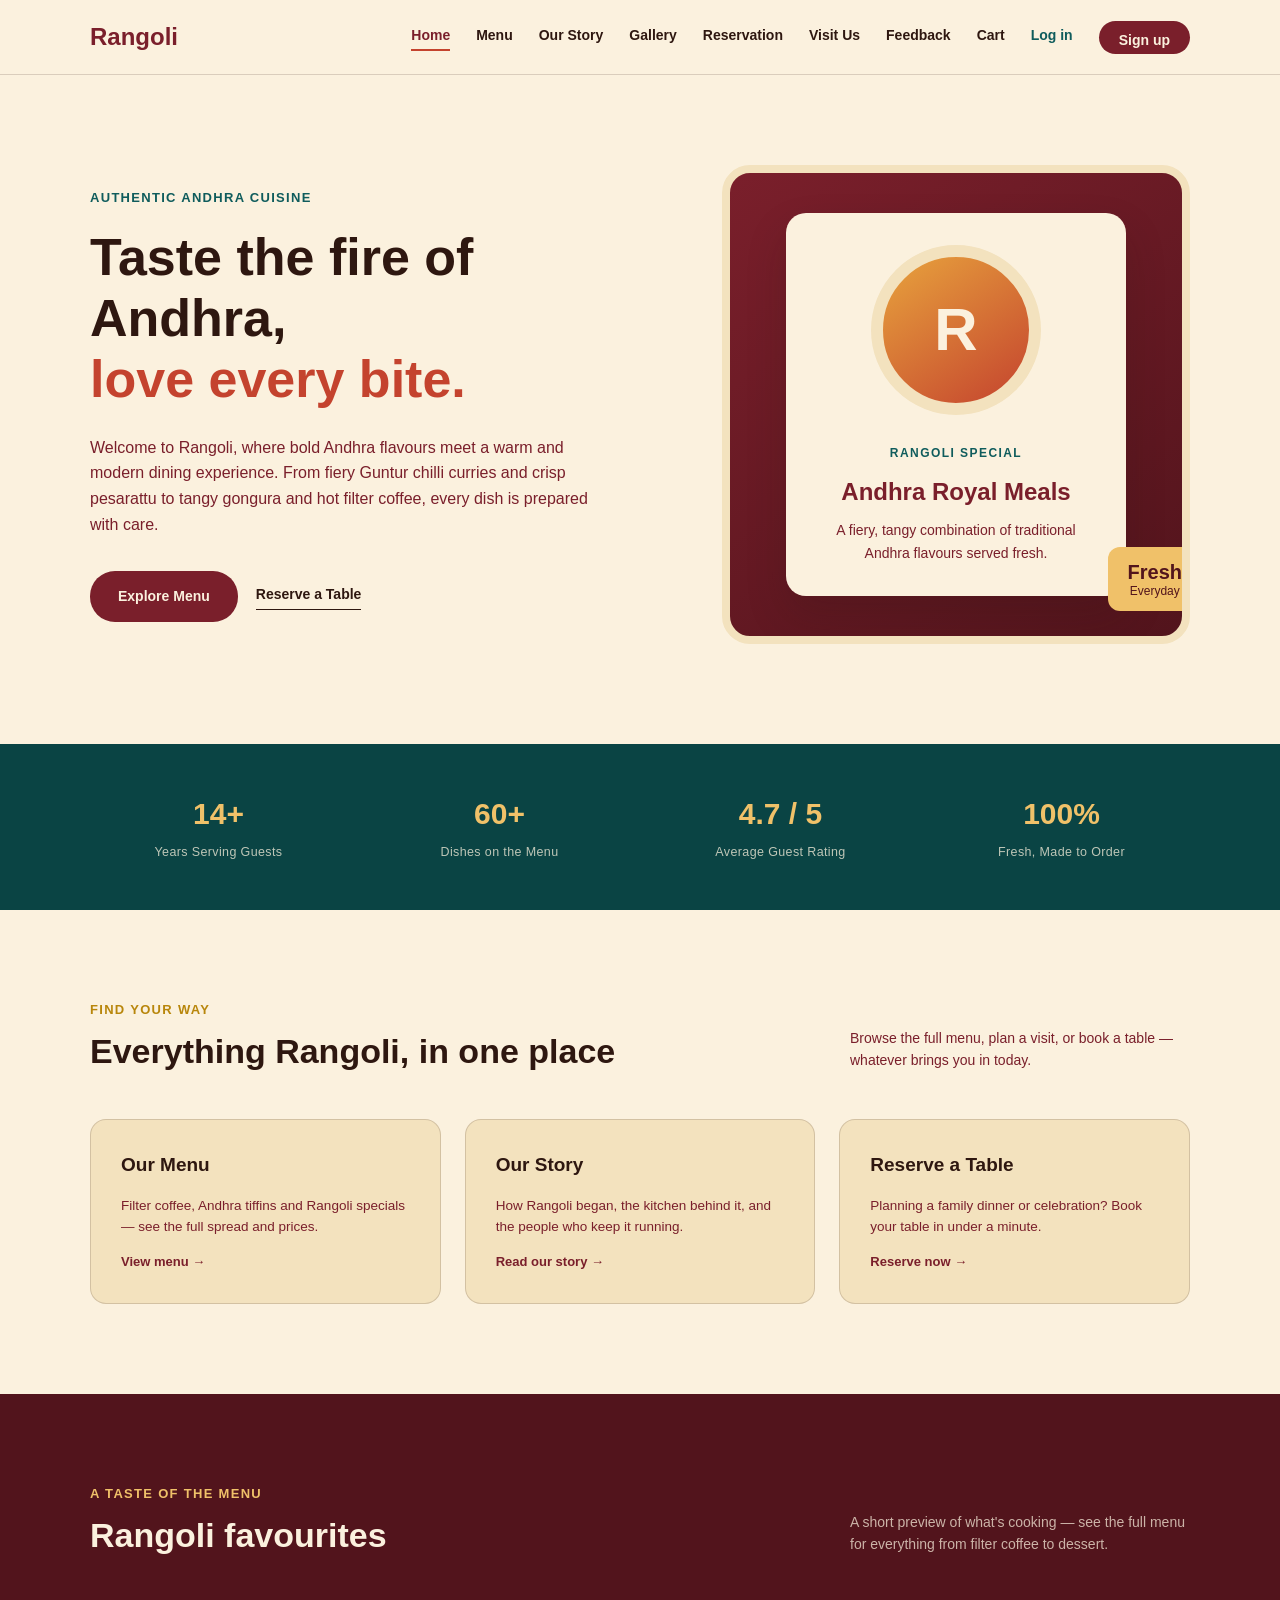
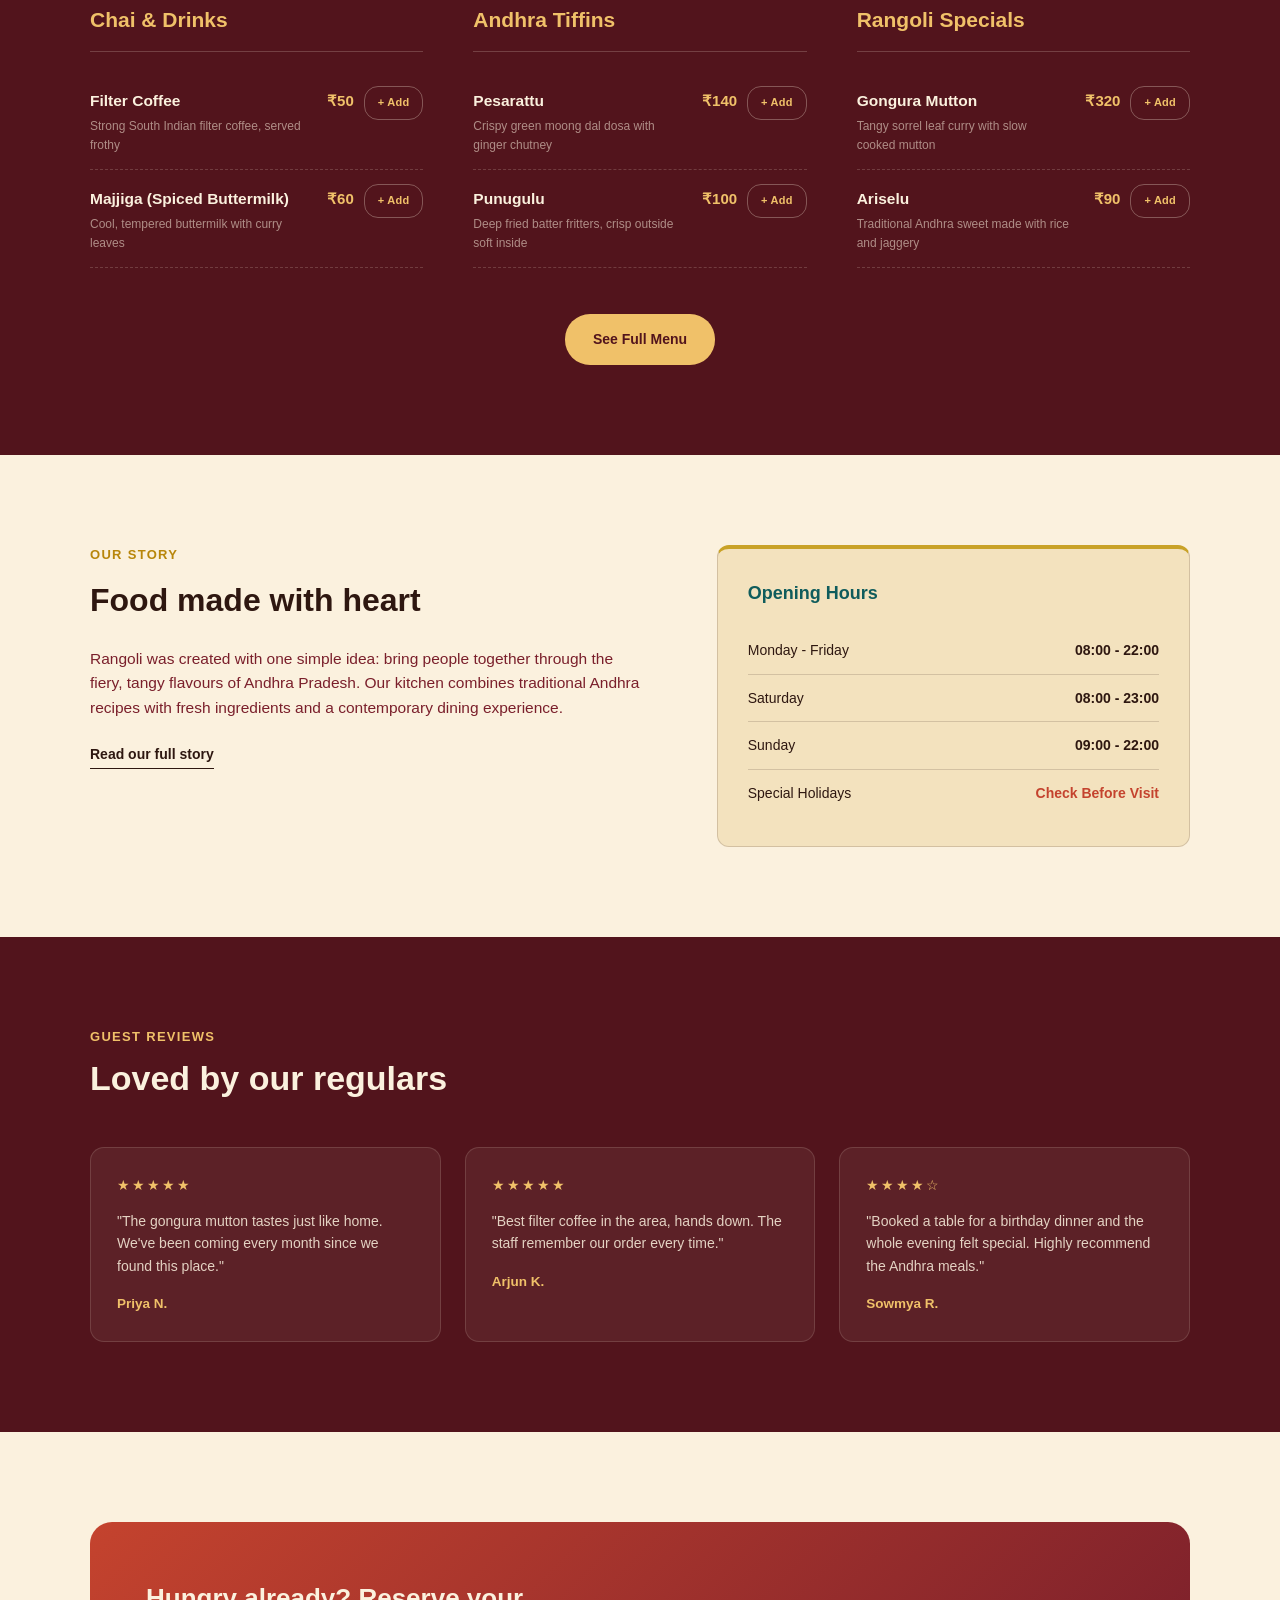
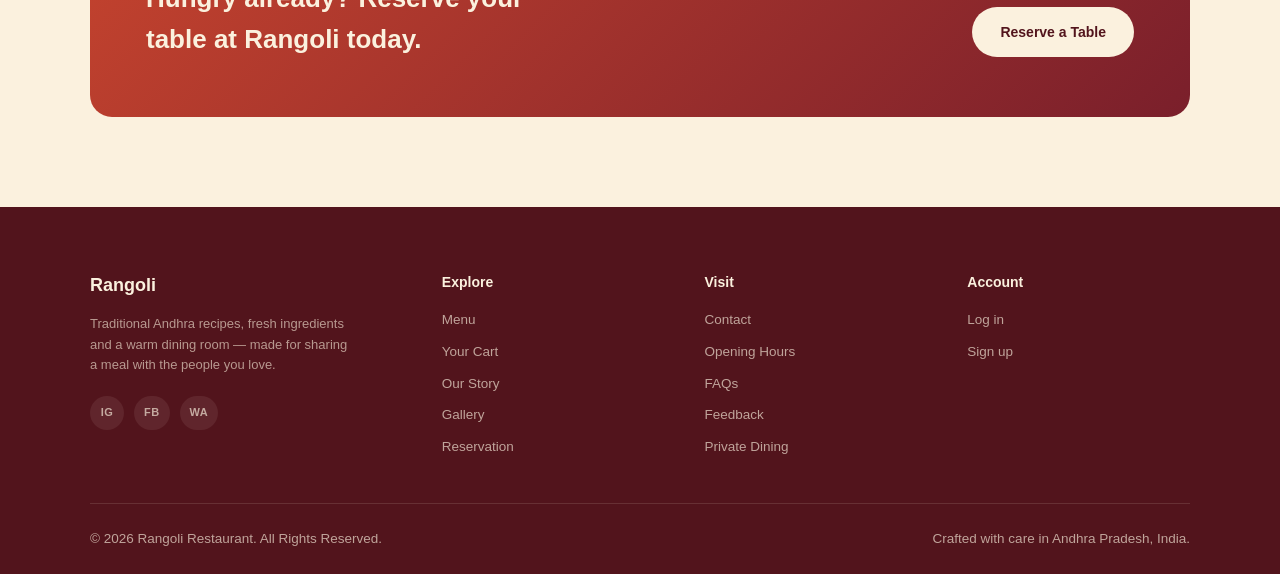
==== commit 310d00e6: "Refactor code structure for improved readability and maintainability" ====
--- a/index.html
+++ b/index.html
@@ -7,17 +7,15 @@
 
     <meta name="viewport" content="width=device-width, initial-scale=1.0">
 
-    <title>Rangoli | Indian Restaurant</title>
-
-    <link
-        href="https://fonts.googleapis.com/css2?family=Baloo+2:wght@400;500;600;700;800&family=Mukta:wght@300;400;500;600;700&family=Rajdhani:wght@400;500;600;700&family=Yatra+One&display=swap"
-        rel="stylesheet">
-
-    <link rel="stylesheet" href="style.css">
+    <meta name="description"
+        content="Rangoli is an Andhra restaurant serving traditional recipes, fiery flavours and warm hospitality.">
+
+    <title>Home | Rangoli</title>
+
+    <link rel="stylesheet" href="./style.css">
 
 </head>
 
-
 <body>
 
     <input type="checkbox" id="nav-toggle">
@@ -26,9 +24,7 @@
 
         <div class="nav">
 
-            <a href="#" class="mark">
-
-                <span class="glyph"></span>
+            <a href="./index.html" class="mark">
 
                 Rangoli
 
@@ -46,28 +42,57 @@
 
             <nav class="nav-links">
 
-                <a href="#menu">
+                <a href="./index.html" class="current">
+
+                    Home
+
+                </a>
+
+
+                <a href="./menu.html">
+
                     Menu
-                </a>
-
-                <a href="#story">
+
+                </a>
+
+
+                <a href="./about.html">
+
                     Our Story
-                </a>
-
-                <a href="#food-gallery">
-                    Food Gallery
-                </a>
-
-                <a href="#atmosphere">
-                    Ambience
-                </a>
-
-                <a href="#reserve">
+
+                </a>
+
+
+                <a href="./gallery.html">
+
+                    Gallery
+
+                </a>
+
+
+                <a href="./reservation.html">
+
                     Reservation
-                </a>
-
-                <a href="#visit">
+
+                </a>
+
+
+                <a href="./contact.html">
+
                     Visit Us
+
+                </a>
+
+                <a href="./feedback.html">
+
+                    Feedback
+
+                </a>
+
+                <a href="./cart.html" class="cart-link">
+
+                    Cart
+
                 </a>
 
                 <a href="./authentication/login.html" class="account-link">
@@ -88,20 +113,21 @@
 
     </header>
 
+
     <section class="hero">
 
         <div class="hero-copy">
 
             <div class="hero-eyebrow">
 
-                Authentic Indian Cuisine
+                Authentic Andhra Cuisine
 
             </div>
 
 
             <h1>
 
-                Taste the tradition,
+                Taste the fire of Andhra,
 
                 <em>
                     love every bite.
@@ -112,10 +138,10 @@
 
             <p class="hero-sub">
 
-                Welcome to Rangoli, where traditional Indian
+                Welcome to Rangoli, where bold Andhra
                 flavours meet a warm and modern dining experience.
-                From rich curries and crispy dosas to refreshing
-                chai and delicious desserts, every dish is prepared
+                From fiery Guntur chilli curries and crisp pesarattu
+                to tangy gongura and hot filter coffee, every dish is prepared
                 with care.
 
             </p>
@@ -123,14 +149,14 @@
 
             <div class="hero-actions">
 
-                <a href="#menu" class="btn-primary">
+                <a href="./menu.html" class="btn-primary">
 
                     Explore Menu
 
                 </a>
 
 
-                <a href="#reserve" class="btn-ghost">
+                <a href="./reservation.html" class="btn-ghost">
 
                     Reserve a Table
 
@@ -166,15 +192,15 @@
 
                     <h3>
 
-                        Royal Indian Thali
+                        Andhra Royal Meals
 
                     </h3>
 
 
                     <p>
 
-                        A delicious combination of traditional
-                        flavours served fresh.
+                        A fiery, tangy combination of traditional
+                        Andhra flavours served fresh.
 
                     </p>
 
@@ -200,6 +226,108 @@
     </section>
 
 
+    <section class="stat-strip">
+
+        <div class="wrap">
+
+            <div>
+                <strong>14+</strong>
+                <span>Years Serving Guests</span>
+            </div>
+
+            <div>
+                <strong>60+</strong>
+                <span>Dishes on the Menu</span>
+            </div>
+
+            <div>
+                <strong>4.7 / 5</strong>
+                <span>Average Guest Rating</span>
+            </div>
+
+            <div>
+                <strong>100%</strong>
+                <span>Fresh, Made to Order</span>
+            </div>
+
+        </div>
+
+    </section>
+
+
+    <section id="highlights">
+
+        <div class="wrap">
+
+            <div class="section-head">
+
+                <div>
+
+                    <div class="section-eyebrow">
+
+                        Find Your Way
+
+                    </div>
+
+                    <h2>
+
+                        Everything Rangoli, in one place
+
+                    </h2>
+
+                </div>
+
+
+                <p class="section-note">
+
+                    Browse the full menu, plan a visit, or book a table —
+                    whatever brings you in today.
+
+                </p>
+
+            </div>
+
+
+            <div class="highlight-grid">
+
+                <a class="highlight-card" href="./menu.html">
+
+                    <h3>Our Menu</h3>
+
+                    <p>Filter coffee, Andhra tiffins and Rangoli specials — see the full spread and prices.</p>
+
+                    <span class="go">View menu →</span>
+
+                </a>
+
+
+                <a class="highlight-card" href="./about.html">
+
+                    <h3>Our Story</h3>
+
+                    <p>How Rangoli began, the kitchen behind it, and the people who keep it running.</p>
+
+                    <span class="go">Read our story →</span>
+
+                </a>
+
+
+                <a class="highlight-card" href="./reservation.html">
+
+                    <h3>Reserve a Table</h3>
+
+                    <p>Planning a family dinner or celebration? Book your table in under a minute.</p>
+
+                    <span class="go">Reserve now →</span>
+
+                </a>
+
+            </div>
+
+        </div>
+
+    </section>
+
 
     <section class="menu-section" id="menu">
 
@@ -211,13 +339,13 @@
 
                     <div class="section-eyebrow">
 
-                        Our Menu
+                        A Taste of the Menu
 
                     </div>
 
                     <h2>
 
-                        Something for every craving
+                        Rangoli favourites
 
                     </h2>
 
@@ -226,9 +354,8 @@
 
                 <p class="section-note">
 
-                    Discover traditional Indian favourites,
-                    refreshing drinks and Rangoli specials
-                    prepared fresh for every guest.
+                    A short preview of what's cooking — see the full menu for
+                    everything from filter coffee to dessert.
 
                 </p>
 
@@ -238,8 +365,6 @@
 
             <div class="menu-grid">
 
-
-                <!-- CHAI & DRINKS -->
 
                 <div class="menu-col">
 
@@ -253,11 +378,11 @@
                         <div class="menu-item-text">
 
                             <span class="name">
-                                Masala Chai
+                                Filter Coffee
                             </span>
 
                             <span class="desc">
-                                Strong tea with aromatic Indian spices
+                                Strong South Indian filter coffee, served frothy
                             </span>
 
                         </div>
@@ -268,6 +393,12 @@
                             ₹50
                         </span>
 
+                        <div class="cart-toggle">
+                            <input type="checkbox" id="cart-h1" class="cart-check">
+                            <label for="cart-h1" class="cart-btn"><span class="add-text">+ Add</span><span
+                                    class="added-text">&#10003; Added</span></label>
+                        </div>
+
                     </div>
 
 
@@ -276,34 +407,11 @@
                         <div class="menu-item-text">
 
                             <span class="name">
-                                Ginger Chai
+                                Majjiga (Spiced Buttermilk)
                             </span>
 
                             <span class="desc">
-                                Fresh ginger infused traditional chai
-                            </span>
-
-                        </div>
-
-                        <span class="leader"></span>
-
-                        <span class="price">
-                            ₹55
-                        </span>
-
-                    </div>
-
-
-                    <div class="menu-item">
-
-                        <div class="menu-item-text">
-
-                            <span class="name">
-                                Elaichi Chai
-                            </span>
-
-                            <span class="desc">
-                                Fragrant cardamom flavoured tea
+                                Cool, tempered buttermilk with curry leaves
                             </span>
 
                         </div>
@@ -314,7 +422,23 @@
                             ₹60
                         </span>
 
-                    </div>
+                        <div class="cart-toggle">
+                            <input type="checkbox" id="cart-h2" class="cart-check">
+                            <label for="cart-h2" class="cart-btn"><span class="add-text">+ Add</span><span
+                                    class="added-text">&#10003; Added</span></label>
+                        </div>
+
+                    </div>
+
+                </div>
+
+
+
+                <div class="menu-col">
+
+                    <h3>
+                        Andhra Tiffins
+                    </h3>
 
 
                     <div class="menu-item">
@@ -322,69 +446,11 @@
                         <div class="menu-item-text">
 
                             <span class="name">
-                                Filter Coffee
+                                Pesarattu
                             </span>
 
                             <span class="desc">
-                                Traditional South Indian filter coffee
-                            </span>
-
-                        </div>
-
-                        <span class="leader"></span>
-
-                        <span class="price">
-                            ₹65
-                        </span>
-
-                    </div>
-
-
-                    <div class="menu-item">
-
-                        <div class="menu-item-text">
-
-                            <span class="name">
-                                Mango Lassi
-                            </span>
-
-                            <span class="desc">
-                                Creamy yoghurt drink with fresh mango
-                            </span>
-
-                        </div>
-
-                        <span class="leader"></span>
-
-                        <span class="price">
-                            ₹90
-                        </span>
-
-                    </div>
-
-                </div>
-
-
-
-                <!-- SOUTH INDIAN -->
-
-                <div class="menu-col">
-
-                    <h3>
-                        South Indian
-                    </h3>
-
-
-                    <div class="menu-item">
-
-                        <div class="menu-item-text">
-
-                            <span class="name">
-                                Masala Dosa
-                            </span>
-
-                            <span class="desc">
-                                Crispy dosa with potato masala
+                                Crispy green moong dal dosa with ginger chutney
                             </span>
 
                         </div>
@@ -395,6 +461,12 @@
                             ₹140
                         </span>
 
+                        <div class="cart-toggle">
+                            <input type="checkbox" id="cart-h3" class="cart-check">
+                            <label for="cart-h3" class="cart-btn"><span class="add-text">+ Add</span><span
+                                    class="added-text">&#10003; Added</span></label>
+                        </div>
+
                     </div>
 
 
@@ -403,11 +475,11 @@
                         <div class="menu-item-text">
 
                             <span class="name">
-                                Idli Sambar
+                                Punugulu
                             </span>
 
                             <span class="desc">
-                                Soft idlis served with hot sambar
+                                Deep fried batter fritters, crisp outside soft inside
                             </span>
 
                         </div>
@@ -418,82 +490,17 @@
                             ₹100
                         </span>
 
-                    </div>
-
-
-                    <div class="menu-item">
-
-                        <div class="menu-item-text">
-
-                            <span class="name">
-                                Paneer Dosa
-                            </span>
-
-                            <span class="desc">
-                                Crispy dosa filled with spiced paneer
-                            </span>
-
-                        </div>
-
-                        <span class="leader"></span>
-
-                        <span class="price">
-                            ₹170
-                        </span>
-
-                    </div>
-
-
-                    <div class="menu-item">
-
-                        <div class="menu-item-text">
-
-                            <span class="name">
-                                Vada Sambar
-                            </span>
-
-                            <span class="desc">
-                                Crispy lentil vada with fresh sambar
-                            </span>
-
-                        </div>
-
-                        <span class="leader"></span>
-
-                        <span class="price">
-                            ₹90
-                        </span>
-
-                    </div>
-
-
-                    <div class="menu-item">
-
-                        <div class="menu-item-text">
-
-                            <span class="name">
-                                Poori Masala
-                            </span>
-
-                            <span class="desc">
-                                Golden pooris with potato curry
-                            </span>
-
-                        </div>
-
-                        <span class="leader"></span>
-
-                        <span class="price">
-                            ₹120
-                        </span>
-
-                    </div>
-
-                </div>
-
-
-
-                <!-- RANGOLI SPECIALS -->
+                        <div class="cart-toggle">
+                            <input type="checkbox" id="cart-h4" class="cart-check">
+                            <label for="cart-h4" class="cart-btn"><span class="add-text">+ Add</span><span
+                                    class="added-text">&#10003; Added</span></label>
+                        </div>
+
+                    </div>
+
+                </div>
+
+
 
                 <div class="menu-col">
 
@@ -507,11 +514,11 @@
                         <div class="menu-item-text">
 
                             <span class="name">
-                                Paneer Tikka
+                                Gongura Mutton
                             </span>
 
                             <span class="desc">
-                                Grilled paneer with aromatic spices
+                                Tangy sorrel leaf curry with slow cooked mutton
                             </span>
 
                         </div>
@@ -519,8 +526,14 @@
                         <span class="leader"></span>
 
                         <span class="price">
-                            ₹220
-                        </span>
+                            ₹320
+                        </span>
+
+                        <div class="cart-toggle">
+                            <input type="checkbox" id="cart-h5" class="cart-check">
+                            <label for="cart-h5" class="cart-btn"><span class="add-text">+ Add</span><span
+                                    class="added-text">&#10003; Added</span></label>
+                        </div>
 
                     </div>
 
@@ -530,80 +543,11 @@
                         <div class="menu-item-text">
 
                             <span class="name">
-                                Butter Chicken
+                                Ariselu
                             </span>
 
                             <span class="desc">
-                                Creamy tomato gravy with tender chicken
-                            </span>
-
-                        </div>
-
-                        <span class="leader"></span>
-
-                        <span class="price">
-                            ₹280
-                        </span>
-
-                    </div>
-
-
-                    <div class="menu-item">
-
-                        <div class="menu-item-text">
-
-                            <span class="name">
-                                Veg Biryani
-                            </span>
-
-                            <span class="desc">
-                                Fragrant basmati rice with vegetables
-                            </span>
-
-                        </div>
-
-                        <span class="leader"></span>
-
-                        <span class="price">
-                            ₹190
-                        </span>
-
-                    </div>
-
-
-                    <div class="menu-item">
-
-                        <div class="menu-item-text">
-
-                            <span class="name">
-                                Chicken Biryani
-                            </span>
-
-                            <span class="desc">
-                                Aromatic rice with tender chicken
-                            </span>
-
-                        </div>
-
-                        <span class="leader"></span>
-
-                        <span class="price">
-                            ₹260
-                        </span>
-
-                    </div>
-
-
-                    <div class="menu-item">
-
-                        <div class="menu-item-text">
-
-                            <span class="name">
-                                Gulab Jamun
-                            </span>
-
-                            <span class="desc">
-                                Warm Indian dessert with sugar syrup
+                                Traditional Andhra sweet made with rice and jaggery
                             </span>
 
                         </div>
@@ -614,9 +558,27 @@
                             ₹90
                         </span>
 
-                    </div>
-
-                </div>
+                        <div class="cart-toggle">
+                            <input type="checkbox" id="cart-h6" class="cart-check">
+                            <label for="cart-h6" class="cart-btn"><span class="add-text">+ Add</span><span
+                                    class="added-text">&#10003; Added</span></label>
+                        </div>
+
+                    </div>
+
+                </div>
+
+            </div>
+
+
+            <div style="text-align:center; margin-top: 46px;">
+
+                <a href="./menu.html" class="btn-primary"
+                    style="background: var(--amber-soft); color: var(--walnut-deep);">
+
+                    See Full Menu
+
+                </a>
 
             </div>
 
@@ -625,63 +587,29 @@
     </section>
 
 
-    <section id="story">
+    <section id="story-teaser">
 
         <div class="wrap">
 
-            <div class="section-head">
-
-                <div>
-
-                    <div class="section-eyebrow">
-
-                        Our Story
-
-                    </div>
-
-                    <h2>
-
-                        Food made with heart
-
-                    </h2>
-
-                </div>
-
-            </div>
-
-
             <div class="story-grid">
 
                 <div class="story-content">
 
+                    <div class="section-eyebrow">Our Story</div>
+
+                    <h2 style="font-weight:600; font-size:32px; margin-bottom:20px;">Food made with heart</h2>
+
                     <p>
 
                         Rangoli was created with one simple idea:
-                        bring people together through the food we
-                        grew up loving.
+                        bring people together through the fiery, tangy
+                        flavours of Andhra Pradesh. Our kitchen combines
+                        traditional Andhra recipes with fresh ingredients and a
+                        contemporary dining experience.
 
                     </p>
 
-
-                    <p>
-
-                        Our kitchen combines traditional Indian
-                        recipes with fresh ingredients and a
-                        contemporary dining experience. Every plate
-                        is prepared with attention to flavour,
-                        freshness and presentation.
-
-                    </p>
-
-
-                    <p>
-
-                        Whether you are joining us for breakfast,
-                        an evening chai, a family dinner or a special
-                        celebration, Rangoli is a place where good
-                        food and good conversations come together.
-
-                    </p>
+                    <a href="./about.html" class="btn-ghost">Read our full story</a>
 
                 </div>
 
@@ -753,8 +681,7 @@
     </section>
 
 
-
-    <section class="food-gallery-section" id="food-gallery">
+    <section class="testimonial-section">
 
         <div class="wrap">
 
@@ -764,222 +691,56 @@
 
                     <div class="section-eyebrow">
 
-                        From Our Kitchen
+                        Guest Reviews
 
                     </div>
 
                     <h2>
 
-                        A feast for the eyes
+                        Loved by our regulars
 
                     </h2>
 
                 </div>
 
-
-                <p class="section-note">
-
-                    Take a glimpse at the flavours that make
-                    Rangoli special — from crispy favourites
-                    to rich curries and traditional desserts.
-
-                </p>
-
-            </div>
-
-
-
-            <div class="food-gallery">
-
-
-                <!-- IMAGE 01 -->
-
-                <article class="food-image-card food-image-large">
-
-                    <img src="./images/food/photo-1585937421612-70a008356fbe.jpg" alt="Traditional Indian food platter">
-
-
-                    <div class="food-image-overlay">
-
-                        <span>
-                            01
-                        </span>
-
-                        <div>
-
-                            <h3>
-                                Traditional Thali
-                            </h3>
-
-                            <p>
-                                A complete meal filled with
-                                colourful Indian flavours.
-                            </p>
-
-                        </div>
-
-                    </div>
-
-                </article>
-
-
-
-                <!-- IMAGE 02 -->
-
-                <article class="food-image-card">
-
-                    <img src="./images/food/photo-1601050690597-df0568f70950.jpg" alt="Indian samosas">
-
-
-                    <div class="food-image-overlay">
-
-                        <span>
-                            02
-                        </span>
-
-                        <div>
-
-                            <h3>
-                                Crispy Samosa
-                            </h3>
-
-                            <p>
-                                Golden, crispy and freshly prepared.
-                            </p>
-
-                        </div>
-
-                    </div>
-
-                </article>
-
-
-
-                <!-- IMAGE 03 -->
-
-                <article class="food-image-card">
-
-                    <img src="./images/food/photo-1630383249896-424e482df921.jpg" alt="Indian dosa">
-
-
-                    <div class="food-image-overlay">
-
-                        <span>
-                            03
-                        </span>
-
-                        <div>
-
-                            <h3>
-                                Masala Dosa
-                            </h3>
-
-                            <p>
-                                Crisp dosa with a comforting
-                                potato filling.
-                            </p>
-
-                        </div>
-
-                    </div>
-
-                </article>
-
-
-
-                <!-- IMAGE 04 -->
-
-                <article class="food-image-card">
-
-                    <img src="./images/food/Chicken Biryani.jpg" alt="Indian biryani">
-
-
-                    <div class="food-image-overlay">
-
-                        <span>
-                            04
-                        </span>
-
-                        <div>
-
-                            <h3>
-                                Royal Biryani
-                            </h3>
-
-                            <p>
-                                Fragrant rice layered with
-                                aromatic spices.
-                            </p>
-
-                        </div>
-
-                    </div>
-
-                </article>
-
-
-
-                <!-- IMAGE 05 -->
-
-                <article class="food-image-card">
-
-                    <img src="./images/food/photo-1546833999-b9f581a1996d.jpg" alt="Indian curry and rice">
-
-
-                    <div class="food-image-overlay">
-
-                        <span>
-                            05
-                        </span>
-
-                        <div>
-
-                            <h3>
-                                Indian Curry
-                            </h3>
-
-                            <p>
-                                Rich gravy prepared with
-                                traditional spices.
-                            </p>
-
-                        </div>
-
-                    </div>
-
-                </article>
-
-
-
-                <!-- IMAGE 06 -->
-
-                <article class="food-image-card food-image-wide">
-
-                    <img src="./images/food/photo-1599487488170-d11ec9c172f0.jpg" alt="Indian dessert and sweets">
-
-
-                    <div class="food-image-overlay">
-
-                        <span>
-                            06
-                        </span>
-
-                        <div>
-
-                            <h3>
-                                Sweet Finishing
-                            </h3>
-
-                            <p>
-                                End your meal with something
-                                beautifully sweet.
-                            </p>
-
-                        </div>
-
-                    </div>
-
-                </article>
+            </div>
+
+
+            <div class="testimonial-grid">
+
+                <div class="testimonial-card">
+
+                    <div class="stars">★★★★★</div>
+
+                    <p>"The gongura mutton tastes just like home. We've been coming every month since we found this
+                        place."</p>
+
+                    <div class="author">Priya N.</div>
+
+                </div>
+
+
+                <div class="testimonial-card">
+
+                    <div class="stars">★★★★★</div>
+
+                    <p>"Best filter coffee in the area, hands down. The staff remember our order every time."</p>
+
+                    <div class="author">Arjun K.</div>
+
+                </div>
+
+
+                <div class="testimonial-card">
+
+                    <div class="stars">★★★★☆</div>
+
+                    <p>"Booked a table for a birthday dinner and the whole evening felt special. Highly recommend the
+                        Andhra meals."</p>
+
+                    <div class="author">Sowmya R.</div>
+
+                </div>
 
             </div>
 
@@ -988,166 +749,15 @@
     </section>
 
 
-    <section id="atmosphere">
+    <section id="cta">
 
         <div class="wrap">
 
-            <div class="section-head">
-
-                <div>
-
-                    <div class="section-eyebrow">
-
-                        Ambience
-
-                    </div>
-
-                    <h2>
-
-                        A space made for good moments
-
-                    </h2>
-
-                </div>
-
-
-                <p class="section-note">
-
-                    Step into Rangoli and experience a warm
-                    Indian setting where traditional details,
-                    beautiful food and memorable moments come together.
-
-                </p>
-
-            </div>
-
-
-
-            <div class="atmosphere-grid">
-
-
-                <!-- AMBIENCE 01 -->
-
-                <div class="atmo-card atmo-one">
-
-                    <div class="atmo-content">
-
-                        <span>
-                            01
-                        </span>
-
-                        <h3>
-                            Warm Interiors
-                        </h3>
-
-                        <p>
-                            A welcoming space inspired by the
-                            colours and character of India.
-                        </p>
-
-                    </div>
-
-                </div>
-
-
-
-                <!-- AMBIENCE 02 -->
-
-                <div class="atmo-card atmo-two">
-
-                    <div class="atmo-content">
-
-                        <span>
-                            02
-                        </span>
-
-                        <h3>
-                            Traditional Details
-                        </h3>
-
-                        <p>
-                            Indian-inspired textures, patterns
-                            and details throughout the space.
-                        </p>
-
-                    </div>
-
-                </div>
-
-
-
-                <!-- AMBIENCE 03 -->
-
-                <div class="atmo-card atmo-three">
-
-                    <div class="atmo-content">
-
-                        <span>
-                            03
-                        </span>
-
-                        <h3>
-                            Comfortable Dining
-                        </h3>
-
-                        <p>
-                            Relaxed seating designed for long
-                            lunches, dinners and conversations.
-                        </p>
-
-                    </div>
-
-                </div>
-
-
-
-                <!-- AMBIENCE 04 -->
-
-                <div class="atmo-card atmo-four">
-
-                    <div class="atmo-content">
-
-                        <span>
-                            04
-                        </span>
-
-                        <h3>
-                            Moments Together
-                        </h3>
-
-                        <p>
-                            A beautiful setting for family meals,
-                            celebrations and evenings with friends.
-                        </p>
-
-                    </div>
-
-                </div>
-
-
-
-                <!-- AMBIENCE 05 -->
-
-                <div class="atmo-card atmo-five">
-
-                    <div class="atmo-content">
-
-                        <span>
-                            05
-                        </span>
-
-                        <h3>
-                            Evening Charm
-                        </h3>
-
-                        <p>
-                            Settle in, share a meal and enjoy the
-                            relaxed charm of Rangoli after sunset.
-                        </p>
-
-                    </div>
-
-                </div>
+            <div class="cta-band">
+
+                <h2>Hungry already? Reserve your table at Rangoli today.</h2>
+
+                <a href="./reservation.html" class="btn-primary light-button">Reserve a Table</a>
 
             </div>
 
@@ -1155,372 +765,96 @@
 
     </section>
 
-
-
-    <section class="reserve-section" id="reserve">
+    <footer>
 
         <div class="wrap">
 
-            <div class="section-head">
-
-                <div>
-
-                    <div class="section-eyebrow">
-
-                        Reservation
-
-                    </div>
-
-                    <h2>
-
-                        Reserve your table
-
-                    </h2>
-
-                </div>
-
-
-                <p class="section-note">
-
-                    Planning a meal with family or friends?
-                    Reserve your table and enjoy your time
-                    at Rangoli.
-
-                </p>
-
-            </div>
-
-
-
-            <div class="reserve-grid">
-
-
-                <form class="reserve-form" action="mailto:hello@rangolikitchen.in" method="post" enctype="text/plain">
-
-
-                    <div class="form-row">
-
-                        <label for="res-name">
-                            Full Name
-                        </label>
-
-                        <input type="text" id="res-name" name="Name" placeholder="Enter your name" required>
-
-                    </div>
-
-
-
-                    <div class="form-row two-col">
-
-                        <div>
-
-                            <label for="res-email">
-                                Email
-                            </label>
-
-                            <input type="email" id="res-email" name="Email" placeholder="you@example.com" required>
-
-                        </div>
-
-
-                        <div>
-
-                            <label for="res-phone">
-                                Phone
-                            </label>
-
-                            <input type="tel" id="res-phone" name="Phone" placeholder="+91 90000 00000" required>
-
-                        </div>
-
-                    </div>
-
-
-
-                    <div class="form-row three-col">
-
-                        <div>
-
-                            <label for="res-date">
-                                Date
-                            </label>
-
-                            <input type="date" id="res-date" name="Date" required>
-
-                        </div>
-
-
-                        <div>
-
-                            <label for="res-time">
-                                Time
-                            </label>
-
-                            <select id="res-time" name="Time" required>
-
-                                <option value="" disabled selected>
-
-                                    Select
-
-                                </option>
-
-                                <option>08:00 AM</option>
-                                <option>09:00 AM</option>
-                                <option>10:00 AM</option>
-                                <option>11:00 AM</option>
-                                <option>12:00 PM</option>
-                                <option>01:00 PM</option>
-                                <option>02:00 PM</option>
-                                <option>03:00 PM</option>
-                                <option>04:00 PM</option>
-                                <option>05:00 PM</option>
-                                <option>06:00 PM</option>
-                                <option>07:00 PM</option>
-                                <option>08:00 PM</option>
-                                <option>09:00 PM</option>
-
-                            </select>
-
-                        </div>
-
-
-                        <div>
-
-                            <label for="res-party">
-                                Guests
-                            </label>
-
-                            <select id="res-party" name="Guests" required>
-
-                                <option value="" disabled selected>
-
-                                    Select
-
-                                </option>
-
-                                <option>1 Guest</option>
-                                <option>2 Guests</option>
-                                <option>3 Guests</option>
-                                <option>4 Guests</option>
-                                <option>5 Guests</option>
-                                <option>6 Guests</option>
-                                <option>7 Guests</option>
-                                <option>8 Guests</option>
-
-                            </select>
-
-                        </div>
-
-                    </div>
-
-
-
-                    <div class="form-row">
-
-                        <label for="res-notes">
-                            Special Request
-                        </label>
-
-                        <textarea id="res-notes" name="Notes" rows="4"
-                            placeholder="Birthday, family dinner, window seat..."></textarea>
-
-                    </div>
-
-
-
-                    <button type="submit" class="btn-primary">
-
-                        Confirm Reservation
-
-                    </button>
-
-                </form>
-
-
-
-                <div class="reserve-side">
-
-
-                    <div class="reservation-box">
-
-                        <span class="reservation-number">
-                            01
-                        </span>
-
-                        <h3>
-                            Choose your date
-                        </h3>
-
-                        <p>
-                            Select the date and time that works
-                            best for you.
-                        </p>
-
-                    </div>
-
-
-
-                    <div class="reservation-box">
-
-                        <span class="reservation-number">
-                            02
-                        </span>
-
-                        <h3>
-                            Tell us about your visit
-                        </h3>
-
-                        <p>
-                            Let us know the number of guests
-                            and any special requests.
-                        </p>
-
-                    </div>
-
-
-
-                    <div class="reservation-box">
-
-                        <span class="reservation-number">
-                            03
-                        </span>
-
-                        <h3>
-                            Enjoy your meal
-                        </h3>
-
-                        <p>
-                            Arrive at Rangoli and enjoy freshly
-                            prepared food with your loved ones.
-                        </p>
-
-                    </div>
-
-                </div>
-
-            </div>
-
-        </div>
-
-    </section>
-
-
-
-    <section class="visit-section" id="visit">
-
-        <div class="wrap">
-
-            <div class="visit-grid">
-
-
-                <div>
-
-                    <div class="section-eyebrow light-eyebrow">
-
-                        Visit Us
-
-                    </div>
-
-
-                    <h2>
-
-                        Come hungry.
-                        <br>
-                        Leave happy.
-
-                    </h2>
-
+            <div class="footer-grid">
+
+                <div class="footer-brand-col">
+
+                    <div class="footer-brand">
+
+                        <span class="footer-mark">Rangoli</span>
+
+                    </div>
 
                     <p>
 
-                        Visit Rangoli for authentic Indian food,
-                        refreshing drinks and a dining experience
-                        made for sharing.
+                        Traditional Andhra recipes, fresh ingredients
+                        and a warm dining room — made for sharing
+                        a meal with the people you love.
 
                     </p>
 
-
-                    <address>
-
-                        <strong>
-                            Rangoli Restaurant
-                        </strong>
-
-                        <br><br>
-
-                        xxxxxxxxx
-
-                        <br>
-
-                        xxxxxxx
-
-                        <br><br>
-
-                        +91 80 4567 1234
-
-                        <br>
-
-                        hello@rangolikitchen.in
-
-                    </address>
-
-
-                    <div class="hero-actions visit-actions">
-
-                        <a href="#reserve" class="btn-primary light-button">
-
-                            Reserve a Table
-
-                        </a>
-
-                    </div>
-
-                </div>
-
-
-
-                <div class="map-content">
-
-                    <div class="map-location-icon">
-                        <img src="./images/pexels-kampus-8629103.jpg" alt="Cooking at Rangoli Restaurant">
-                    </div>
-
-                    <h3>
-                        Rangoli Restaurant
-                    </h3>
-
-                </div>
-
-            </div>
-
-        </div>
-
-    </section>
-
-
-
-    <footer>
-
-        <div class="wrap footer-row">
-
-
-            <div class="footer-brand">
-
-                <span class="footer-mark">
-                    Rangoli
-                </span>
-
-                <span>
-                    Authentic Indian Restaurant
-                </span>
-
-            </div>
-
-
-            <div>
-
-                © 2026 Rangoli Restaurant.
-                All Rights Reserved.
+                    <div class="social-row">
+
+                        <a href="#" aria-label="Instagram">IG</a>
+
+                        <a href="#" aria-label="Facebook">FB</a>
+
+                        <a href="#" aria-label="WhatsApp">WA</a>
+
+                    </div>
+
+                </div>
+
+
+                <div class="footer-col">
+
+                    <h4>Explore</h4>
+
+                    <ul>
+
+                        <li><a href="./menu.html">Menu</a></li>
+                        <li><a href="./cart.html">Your Cart</a></li>
+                        <li><a href="./about.html">Our Story</a></li>
+                        <li><a href="./gallery.html">Gallery</a></li>
+                        <li><a href="./reservation.html">Reservation</a></li>
+
+                    </ul>
+
+                </div>
+
+
+                <div class="footer-col">
+
+                    <h4>Visit</h4>
+
+                    <ul>
+
+                        <li><a href="./contact.html">Contact</a></li>
+                        <li><a href="./contact.html#hours">Opening Hours</a></li>
+                        <li><a href="./contact.html#faq">FAQs</a></li>
+                        <li><a href="./feedback.html">Feedback</a></li>
+                        <li><a href="./reservation.html">Private Dining</a></li>
+
+                    </ul>
+
+                </div>
+
+
+                <div class="footer-col">
+
+                    <h4>Account</h4>
+
+                    <ul>
+
+                        <li><a href="./authentication/login.html">Log in</a></li>
+                        <li><a href="./authentication/signin.html">Sign up</a></li>
+
+                    </ul>
+
+                </div>
+
+            </div>
+
+
+            <div class="footer-row">
+
+                <span>© 2026 Rangoli Restaurant. All Rights Reserved.</span>
+
+                <span>Crafted with care in Andhra Pradesh, India.</span>
 
             </div>
 
@@ -1528,6 +862,10 @@
 
     </footer>
 
+    <a href="./cart.html" class="floating-cart">
+        <span>Cart</span>
+        <span class="cart-num"></span>
+    </a>
 
 </body>
 
--- a/style.css
+++ b/style.css
@@ -18,8 +18,16 @@
     --gold: #C9A227;
 
     --rose: #C4432E;
+    --marigold: #D97D0A;
 
     --line: rgba(46, 23, 16, 0.16);
+
+    --shadow-soft: 0 20px 40px rgba(46, 23, 16, 0.18);
+    --shadow-lift: 0 18px 35px rgba(46, 23, 16, 0.25);
+
+    --font-display: Arial, Helvetica, sans-serif;
+    --font-heading: Arial, Helvetica, sans-serif;
+    --font-body: Arial, Helvetica, sans-serif;
 }
 
 * {
@@ -27,12 +35,25 @@
     padding: 0;
     box-sizing: border-box;
 
-    font-family: Arial, Helvetica, sans-serif;
+    font-family: var(--font-body);
 }
 
 
 html {
     scroll-behavior: smooth;
+}
+
+@media (prefers-reduced-motion: reduce) {
+    html {
+        scroll-behavior: auto;
+    }
+
+    * {
+        animation-duration: 0.001ms !important;
+        animation-iteration-count: 1 !important;
+        transition-duration: 0.001ms !important;
+        scroll-behavior: auto !important;
+    }
 }
 
 
@@ -50,6 +71,15 @@
     color: inherit;
 }
 
+a:focus-visible,
+button:focus-visible,
+input:focus-visible,
+select:focus-visible,
+textarea:focus-visible {
+    outline: 2px solid var(--gold);
+    outline-offset: 3px;
+}
+
 
 img {
     display: block;
@@ -59,6 +89,7 @@
 
 button {
     cursor: pointer;
+    font-family: inherit;
 }
 
 .wrap {
@@ -93,7 +124,7 @@
 
     margin: 0 auto;
 
-    padding: 20px 40px;
+    padding: 18px 40px;
 
     display: flex;
 
@@ -114,43 +145,11 @@
 
     color: var(--walnut);
 
-    font-size: 23px;
-
-    font-weight: 800;
-}
-
-
-.glyph {
-    width: 30px;
-
-    height: 30px;
-
-    border-radius: 50%;
-
-    background: var(--walnut);
-
-    position: relative;
-}
-
-
-.glyph::after {
-    content: "";
-
-    position: absolute;
-
-    width: 9px;
-
-    height: 9px;
-
-    border-radius: 50%;
-
-    background: var(--amber-soft);
-
-    top: 50%;
-
-    left: 50%;
-
-    transform: translate(-50%, -50%);
+    font-family: var(--font-display);
+
+    font-size: 24px;
+
+    font-weight: 700;
 }
 
 
@@ -159,9 +158,11 @@
 
     align-items: center;
 
-    gap: 28px;
+    font-family: var(--font-heading);
 
     font-size: 14px;
+
+    font-weight: 600;
 }
 
 
@@ -172,7 +173,13 @@
 
     border-bottom: 2px solid transparent;
 
+    margin-right: 26px;
+
     transition: 0.2s ease;
+}
+
+.nav-links a:last-of-type {
+    margin-right: 0;
 }
 
 
@@ -182,6 +189,12 @@
     border-bottom-color: var(--gold);
 }
 
+.nav-links a.current {
+    color: var(--walnut);
+
+    border-bottom-color: var(--rose);
+}
+
 
 .account-link {
     color: var(--pine);
@@ -194,7 +207,7 @@
 
     color: var(--paper) !important;
 
-    padding: 6px 20px;
+    padding: 8px 20px;
 
     border-radius: 20px;
 
@@ -253,6 +266,8 @@
     align-items: center;
 
     gap: 60px;
+
+    position: relative;
 }
 
 
@@ -262,6 +277,8 @@
 
 
 .hero-eyebrow {
+    font-family: var(--font-heading);
+
     font-weight: 700;
 
     font-size: 13px;
@@ -277,11 +294,13 @@
 
 
 .hero h1 {
-    font-size: 58px;
-
-    font-weight: 400;
-
-    line-height: 1.15;
+    font-family: var(--font-display);
+
+    font-size: 52px;
+
+    font-weight: 700;
+
+    line-height: 1.18;
 }
 
 
@@ -313,6 +332,8 @@
     align-items: center;
 
     gap: 18px;
+
+    flex-wrap: wrap;
 }
 
 .btn-primary {
@@ -336,7 +357,11 @@
 
     border: none;
 
+    font-family: var(--font-heading);
+
     font-size: 14px;
+
+    font-weight: 600;
 
     cursor: pointer;
 
@@ -354,6 +379,10 @@
     display: inline-block;
 
     text-decoration: none;
+
+    font-family: var(--font-heading);
+
+    font-weight: 600;
 
     font-size: 14px;
 
@@ -392,6 +421,8 @@
     padding: 40px;
 
     border: 8px solid var(--paper-deep);
+
+    overflow: hidden;
 }
 
 
@@ -408,8 +439,11 @@
 
     text-align: center;
 
-    box-shadow:
-        0 20px 40px rgba(46, 23, 16, 0.25);
+    box-shadow: var(--shadow-soft);
+
+    position: relative;
+
+    z-index: 2;
 }
 
 
@@ -438,13 +472,19 @@
 
 
 .food-circle span {
-    font-size: 72px;
+    font-family: var(--font-display);
+
+    font-size: 60px;
+
+    font-weight: 700;
 
     color: var(--paper);
 }
 
 
 .food-label {
+    font-family: var(--font-heading);
+
     font-size: 12px;
 
     font-weight: 700;
@@ -456,7 +496,11 @@
 
 
 .hero-card h3 {
-    font-size: 26px;
+    font-family: var(--font-display);
+
+    font-weight: 700;
+
+    font-size: 24px;
 
     margin: 8px 0;
 
@@ -493,10 +537,14 @@
     text-align: center;
 
     line-height: 1.2;
+
+    z-index: 2;
 }
 
 
 .hero-small-card strong {
+    font-family: var(--font-heading);
+
     font-size: 20px;
 }
 
@@ -526,6 +574,8 @@
 
 
 .section-eyebrow {
+    font-family: var(--font-heading);
+
     font-weight: 700;
 
     font-size: 13px;
@@ -541,7 +591,11 @@
 
 
 .section-head h2 {
-    font-size: 36px;
+    font-family: var(--font-display);
+
+    font-weight: 700;
+
+    font-size: 34px;
 
     line-height: 1.2;
 }
@@ -555,6 +609,107 @@
     color: var(--walnut);
 }
 
+/* ---- Rangoli divider (signature motif) ---- */
+
+.rangoli-divider {
+    display: flex;
+
+    align-items: center;
+
+    justify-content: center;
+
+    gap: 18px;
+
+    padding: 6px 0 0;
+}
+
+.rangoli-divider .line {
+    height: 1px;
+
+    width: 90px;
+
+    background: linear-gradient(to right, transparent, var(--line));
+}
+
+.rangoli-divider .line.right {
+    background: linear-gradient(to left, transparent, var(--line));
+}
+
+.rangoli-divider .divider-mark {
+    font-size: 20px;
+    color: var(--gold);
+}
+
+/* ---- Interior page hero banner ---- */
+
+.page-hero {
+    background: linear-gradient(160deg, var(--walnut-deep), var(--walnut));
+
+    color: var(--paper);
+
+    padding: 70px 0 56px;
+
+    position: relative;
+
+    overflow: hidden;
+}
+
+.page-hero .breadcrumb {
+    font-family: var(--font-heading);
+
+    font-size: 13px;
+
+    font-weight: 600;
+
+    letter-spacing: 0.04em;
+
+    color: rgba(251, 241, 222, 0.65);
+
+    margin-bottom: 16px;
+
+    position: relative;
+
+    z-index: 2;
+}
+
+.page-hero .breadcrumb a {
+    text-decoration: none;
+
+    color: rgba(251, 241, 222, 0.85);
+}
+
+.page-hero .breadcrumb a:hover {
+    color: var(--amber-soft);
+}
+
+.page-hero h1 {
+    font-family: var(--font-display);
+
+    font-weight: 700;
+
+    font-size: 42px;
+
+    max-width: 640px;
+
+    position: relative;
+
+    z-index: 2;
+}
+
+.page-hero p {
+    margin-top: 16px;
+
+    max-width: 520px;
+
+    color: rgba(251, 241, 222, 0.8);
+
+    font-size: 15.5px;
+
+    position: relative;
+
+    z-index: 2;
+}
+
 .menu-section {
     background: var(--walnut-deep);
 
@@ -582,9 +737,11 @@
 
 
 .menu-col h3 {
+    font-family: var(--font-heading);
+
     color: var(--amber-soft);
 
-    font-size: 22px;
+    font-size: 21px;
 
     padding-bottom: 14px;
 
@@ -623,9 +780,11 @@
 
 
 .menu-item .name {
+    font-family: var(--font-heading);
+
     font-size: 15.5px;
 
-    font-weight: 500;
+    font-weight: 700;
 }
 
 
@@ -638,6 +797,39 @@
     margin-top: 3px;
 }
 
+.menu-item .tag {
+    display: inline-block;
+
+    font-size: 10px;
+
+    font-weight: 700;
+
+    letter-spacing: 0.04em;
+
+    padding: 2px 7px;
+
+    border-radius: 10px;
+
+    margin-top: 6px;
+
+    width: fit-content;
+}
+
+.tag-veg {
+    background: rgba(15, 92, 92, 0.25);
+    color: #8fd6c9;
+}
+
+.tag-spicy {
+    background: rgba(196, 67, 46, 0.25);
+    color: #f2a48f;
+}
+
+.tag-chef {
+    background: rgba(232, 163, 61, 0.22);
+    color: var(--amber-soft);
+}
+
 
 .leader {
     flex: 1;
@@ -648,6 +840,8 @@
 
 
 .price {
+    font-family: var(--font-heading);
+
     font-weight: 700;
 
     font-size: 15px;
@@ -655,6 +849,20 @@
     color: var(--amber-soft);
 
     white-space: nowrap;
+}
+
+.menu-note-band {
+    background: var(--paper-deep);
+
+    padding: 26px 0;
+
+    text-align: center;
+}
+
+.menu-note-band p {
+    font-size: 13.5px;
+
+    color: var(--walnut);
 }
 
 .story-grid {
@@ -683,7 +891,11 @@
 
 
 .story-content p:first-child::first-letter {
-    font-size: 50px;
+    font-family: var(--font-display);
+
+    font-size: 44px;
+
+    font-weight: 700;
 
     float: left;
 
@@ -710,6 +922,8 @@
 
 
 .hours-card h3 {
+    font-family: var(--font-heading);
+
     font-size: 18px;
 
     color: var(--pine);
@@ -747,6 +961,173 @@
     color: var(--rose);
 }
 
+/* ---- Values / feature grid (About page) ---- */
+
+.values-grid {
+    display: grid;
+
+    grid-template-columns: repeat(3, 1fr);
+
+    gap: 28px;
+
+    margin-top: 56px;
+}
+
+.value-card {
+    background: var(--paper-deep);
+
+    border-radius: 14px;
+
+    padding: 28px;
+
+    border-top: 3px solid var(--gold);
+}
+
+.value-card h3 {
+    font-family: var(--font-heading);
+
+    font-size: 18px;
+
+    margin-bottom: 8px;
+}
+
+.value-card p {
+    font-size: 13.5px;
+
+    color: var(--walnut);
+}
+
+/* ---- Timeline (About page) ---- */
+
+.timeline {
+    margin-top: 60px;
+
+    display: flex;
+
+    flex-direction: column;
+
+    gap: 0;
+}
+
+.timeline-row {
+    display: grid;
+
+    grid-template-columns: 110px 1fr;
+
+    gap: 24px;
+
+    padding: 22px 0;
+
+    border-bottom: 1px solid var(--line);
+}
+
+.timeline-row:last-child {
+    border-bottom: none;
+}
+
+.timeline-year {
+    font-family: var(--font-display);
+
+    font-size: 22px;
+
+    font-weight: 700;
+
+    color: var(--rose);
+}
+
+.timeline-row h3 {
+    font-family: var(--font-heading);
+
+    font-size: 16.5px;
+
+    margin-bottom: 4px;
+}
+
+.timeline-row p {
+    font-size: 13.5px;
+
+    color: var(--walnut);
+
+    max-width: 520px;
+}
+
+/* ---- Team (About page) ---- */
+
+.team-grid {
+    display: grid;
+
+    grid-template-columns: repeat(3, 1fr);
+
+    gap: 28px;
+
+    margin-top: 56px;
+}
+
+.team-card {
+    text-align: center;
+}
+
+.team-photo {
+    width: 100%;
+
+    aspect-ratio: 1 / 1;
+
+    border-radius: 14px;
+
+    background: linear-gradient(150deg, var(--amber), var(--rose));
+
+    display: flex;
+
+    align-items: center;
+
+    justify-content: center;
+
+    margin-bottom: 16px;
+}
+
+.team-photo span {
+    display: block;
+
+    width: 100%;
+
+    height: 100%;
+}
+
+.team-photo span img {
+
+    display: block;
+
+    width: 100%;
+
+    height: 100%;
+
+    object-fit: cover;
+
+    object-position: center;
+
+    border-radius: 10px;
+}
+
+.team-card h3 {
+    font-family: var(--font-heading);
+
+    font-size: 16px;
+
+    margin-bottom: 2px;
+}
+
+.team-card span.role {
+    font-size: 12.5px;
+
+    color: var(--brass);
+
+    font-weight: 700;
+
+    letter-spacing: 0.03em;
+
+    text-transform: uppercase;
+}
+
 
 .food-gallery-section {
     background: var(--paper-deep);
@@ -755,6 +1136,45 @@
 
 .food-gallery-section .section-eyebrow {
     color: var(--rose);
+}
+
+.gallery-filters {
+    display: flex;
+
+    gap: 10px;
+
+    flex-wrap: wrap;
+
+    margin-bottom: 40px;
+}
+
+.gallery-filters button {
+    font-family: var(--font-heading);
+
+    font-size: 13px;
+
+    font-weight: 600;
+
+    padding: 8px 18px;
+
+    border-radius: 18px;
+
+    border: 1px solid var(--line);
+
+    background: var(--paper);
+
+    color: var(--walnut);
+
+    transition: 0.2s ease;
+}
+
+.gallery-filters button.active,
+.gallery-filters button:hover {
+    background: var(--walnut);
+
+    color: var(--paper);
+
+    border-color: var(--walnut);
 }
 
 
@@ -850,7 +1270,9 @@
 
 
 .food-image-overlay>span {
-    font-size: 14px;
+    font-family: var(--font-heading);
+
+    font-size: 13px;
 
     font-weight: 700;
 
@@ -861,7 +1283,9 @@
 
 
 .food-image-overlay h3 {
-    font-size: 22px;
+    font-family: var(--font-heading);
+
+    font-size: 21px;
 
     line-height: 1.2;
 
@@ -943,8 +1367,7 @@
 .atmo-card:hover {
     transform: translateY(-5px);
 
-    box-shadow:
-        0 18px 35px rgba(46, 23, 16, 0.25);
+    box-shadow: var(--shadow-lift);
 }
 
 
@@ -960,8 +1383,7 @@
 .atmo-one {
     grid-row: span 2;
 
-    background-image:
-        url("./images/ambiance/one.jpg");
+    background-image: url("./images/ambiance/one.jpg");
 
     background-position: center;
 
@@ -972,8 +1394,7 @@
 
 
 .atmo-two {
-    background-image:
-        url("./images/ambiance/pexels-magda-ehlers-pexels-32568165.jpg");
+    background-image: url("./images/ambiance/pexels-cottonbro-7244274.jpg");
 
     background-position: center;
 
@@ -984,8 +1405,7 @@
 
 
 .atmo-three {
-    background-image:
-        url("./images/ambiance/pexels-lens-clickk-2148991298-30479386.jpg");
+    background-image: url("./images/ambiance/pexels-hayriyenur-351892318-19343364.jpg");
 
     background-position: center;
 
@@ -998,8 +1418,7 @@
 .atmo-four {
     grid-column: span 2;
 
-    background-image:
-        url("./images/ambiance/pexels-hayriyenur-351892318-19343364.jpg");
+    background-image: url("./images/ambiance/pexels-lens-clickk-2148991298-30479386.jpg");
 
     background-position: center;
 
@@ -1012,8 +1431,7 @@
 .atmo-five {
     grid-column: span 2;
 
-    background-image:
-        url("./images/ambiance/pexels-cottonbro-7244274.jpg");
+    background-image: url("./images/ambiance/pexels-magda-ehlers-pexels-32568165.jpg");
 
     background-position: center;
 
@@ -1035,6 +1453,8 @@
 .atmo-content span {
     display: inline-block;
 
+    font-family: var(--font-heading);
+
     font-weight: 700;
 
     font-size: 13px;
@@ -1048,7 +1468,9 @@
 
 
 .atmo-content h3 {
-    font-size: 25px;
+    font-family: var(--font-heading);
+
+    font-size: 22px;
 
     line-height: 1.15;
 
@@ -1069,6 +1491,210 @@
     max-width: 330px;
 }
 
+/* ---- Stats strip ---- */
+
+.stat-strip {
+    background: var(--pine-deep);
+
+    color: var(--paper);
+
+    padding: 46px 0;
+}
+
+.stat-strip .wrap {
+    display: grid;
+
+    grid-template-columns: repeat(4, 1fr);
+
+    gap: 24px;
+
+    text-align: center;
+}
+
+.stat-strip strong {
+    display: block;
+
+    font-family: var(--font-display);
+
+    font-size: 30px;
+
+    font-weight: 700;
+
+    color: var(--amber-soft);
+}
+
+.stat-strip span {
+    font-size: 12.5px;
+
+    letter-spacing: 0.03em;
+
+    color: rgba(251, 241, 222, 0.75);
+}
+
+/* ---- Highlight teaser grid (home -> other pages) ---- */
+
+.highlight-grid {
+    display: grid;
+
+    grid-template-columns: repeat(3, 1fr);
+
+    gap: 24px;
+}
+
+.highlight-card {
+    background: var(--paper-deep);
+
+    border-radius: 16px;
+
+    padding: 30px;
+
+    text-decoration: none;
+
+    color: var(--ink);
+
+    display: flex;
+
+    flex-direction: column;
+
+    gap: 14px;
+
+    border: 1px solid var(--line);
+
+    transition: 0.25s ease;
+}
+
+.highlight-card:hover {
+    transform: translateY(-4px);
+
+    box-shadow: var(--shadow-lift);
+
+    border-color: var(--gold);
+}
+
+.highlight-card h3 {
+    font-family: var(--font-heading);
+
+    font-size: 19px;
+}
+
+.highlight-card p {
+    font-size: 13.5px;
+
+    color: var(--walnut);
+
+    flex: 1;
+}
+
+.highlight-card .go {
+    font-family: var(--font-heading);
+
+    font-size: 13px;
+
+    font-weight: 700;
+
+    color: var(--walnut);
+}
+
+/* ---- Testimonials ---- */
+
+.testimonial-section {
+    background: var(--walnut-deep);
+
+    color: var(--paper);
+}
+
+.testimonial-section .section-eyebrow {
+    color: var(--amber-soft);
+}
+
+.testimonial-grid {
+    display: grid;
+
+    grid-template-columns: repeat(3, 1fr);
+
+    gap: 24px;
+}
+
+.testimonial-card {
+    background: rgba(251, 241, 222, 0.06);
+
+    border: 1px solid rgba(251, 241, 222, 0.14);
+
+    border-radius: 14px;
+
+    padding: 26px;
+}
+
+.testimonial-card .stars {
+    color: var(--amber-soft);
+
+    letter-spacing: 2px;
+
+    margin-bottom: 14px;
+    font-size: 14px;
+}
+
+.testimonial-card p {
+    font-size: 14px;
+
+    color: rgba(251, 241, 222, 0.85);
+
+    margin-bottom: 16px;
+}
+
+.testimonial-card .author {
+    font-family: var(--font-heading);
+
+    font-size: 13.5px;
+
+    font-weight: 700;
+
+    color: var(--amber-soft);
+}
+
+/* ---- CTA band ---- */
+
+.cta-band {
+    background:
+        linear-gradient(135deg, var(--rose), var(--walnut));
+
+    color: var(--paper);
+
+    border-radius: 22px;
+
+    padding: 56px;
+
+    display: flex;
+
+    align-items: center;
+
+    justify-content: space-between;
+
+    gap: 30px;
+
+    flex-wrap: wrap;
+}
+
+.cta-band h2 {
+    font-family: var(--font-display);
+
+    font-weight: 700;
+
+    font-size: 26px;
+
+    max-width: 440px;
+}
+
+.cta-band .light-button {
+    background: var(--paper);
+
+    color: var(--walnut-deep);
+}
+
+.cta-band .light-button:hover {
+    background: var(--amber-soft);
+}
+
 .reserve-section {
     background: var(--paper-deep);
 }
@@ -1105,6 +1731,8 @@
 
 .form-row label {
     display: block;
+
+    font-family: var(--font-heading);
 
     font-weight: 700;
 
@@ -1216,6 +1844,8 @@
 
     border-radius: 50%;
 
+    font-family: var(--font-heading);
+
     font-weight: 700;
 
     margin-bottom: 12px;
@@ -1223,7 +1853,9 @@
 
 
 .reservation-box h3 {
-    font-size: 20px;
+    font-family: var(--font-heading);
+
+    font-size: 19px;
 
     margin-bottom: 6px;
 }
@@ -1235,6 +1867,20 @@
     color: var(--walnut);
 }
 
+.policy-note {
+    margin-top: 6px;
+    background: var(--paper);
+    border: 1px dashed var(--line);
+    border-radius: 8px;
+    padding: 18px 22px;
+    font-size: 13px;
+    color: var(--walnut);
+}
+
+.policy-note strong {
+    color: var(--pine);
+}
+
 
 .visit-section {
     background: var(--pine-deep);
@@ -1260,7 +1906,11 @@
 
 
 .visit-section h2 {
-    font-size: 40px;
+    font-family: var(--font-display);
+
+    font-weight: 700;
+
+    font-size: 34px;
 
     line-height: 1.2;
 
@@ -1306,63 +1956,6 @@
     color: var(--walnut-deep);
 }
 
-.map-block {
-    min-height: 370px;
-
-    border-radius: 16px;
-
-    position: relative;
-
-    background:
-        linear-gradient(135deg,
-            #0D5656,
-            #073838);
-
-    border:
-        1px solid rgba(251, 241, 222, 0.15);
-
-    display: flex;
-
-    align-items: center;
-
-    justify-content: center;
-
-    overflow: hidden;
-}
-
-
-.map-block::before {
-    content: "";
-
-    position: absolute;
-
-    width: 70%;
-
-    height: 1px;
-
-    background:
-        rgba(251, 241, 222, 0.12);
-
-    transform: rotate(25deg);
-}
-
-
-.map-block::after {
-    content: "";
-
-    position: absolute;
-
-    width: 70%;
-
-    height: 1px;
-
-    background:
-        rgba(251, 241, 222, 0.12);
-
-    transform: rotate(-25deg);
-}
-
-
 .map-content {
     position: relative;
 
@@ -1374,450 +1967,110 @@
 
     padding: 28px;
 
-    width: 250px;
-
     text-align: center;
 
-    border-radius: 12px;
+    border-radius: 16px;
 
     box-shadow:
         0 15px 35px rgba(0, 0, 0, 0.25);
-}
-
-
-.map-location-icon {
-    width: 48px;
-
-    height: 48px;
-
-    border-radius: 50%;
-
-    margin: 0 auto 12px;
-
-    background: var(--walnut);
-
-    color: var(--amber-soft);
-
-    display: flex;
-
-    align-items: center;
-
-    justify-content: center;
-
-    font-size: 25px;
+
+    overflow: hidden;
+}
+
+.map-content img {
+    width: 100%;
+
+    border-radius: 10px;
+
+    margin-bottom: 16px;
+
+    aspect-ratio: 4/3;
+
+    object-fit: cover;
 }
 
 
 .map-content h3 {
+    font-family: var(--font-heading);
+
     font-size: 19px;
 
     margin-bottom: 4px;
 }
 
-
-.auth-page {
-    min-height: 100vh;
-
+/* ---- Contact info grid ---- */
+
+.contact-grid {
     display: grid;
 
-    grid-template-columns: 1fr 1fr;
-
-    background: var(--paper);
-}
-
-
-.auth-visual {
-    min-height: 100vh;
-
-    background-image:
-        linear-gradient(rgba(82, 20, 28, 0.76),
-            rgba(82, 20, 28, 0.90)),
-        url("./images/pexels-amine-kubranur-cakiroglu-689611212-38560693.jpg");
-
-    background-size: cover;
-
-    background-position: center;
-
-    background-repeat: no-repeat;
-
-    color: var(--paper);
-
-    padding: 45px;
-
-    display: flex;
-
-    flex-direction: column;
-
-    justify-content: center;
-
-    position: relative;
-
-    overflow: hidden;
-}
-
-
-.auth-visual::before {
-    content: "";
-
-    position: absolute;
-
-    inset: 0;
-
-    background:
-        linear-gradient(135deg,
-            rgba(46, 23, 16, 0.18),
-            rgba(82, 20, 28, 0.35));
-
-    z-index: 0;
-
-    pointer-events: none;
-}
-
-
-.auth-brand {
-    display: flex;
-
-    align-items: center;
-
-    gap: 10px;
-
-    color: var(--paper);
+    grid-template-columns: repeat(3, 1fr);
+
+    gap: 24px;
+
+    margin-bottom: 60px;
+}
+
+.contact-card {
+    background: var(--paper-deep);
+
+    border-radius: 14px;
+
+    padding: 26px;
+
+    border-top: 3px solid var(--pine);
+}
+
+.contact-card h3 {
+    font-family: var(--font-heading);
+
+    font-size: 16px;
+
+    margin-bottom: 6px;
+}
+
+.contact-card p,
+.contact-card a {
+    font-size: 13.5px;
+
+    color: var(--walnut);
 
     text-decoration: none;
-
-    font-size: 25px;
-
-    font-weight: 800;
-
-    position: absolute;
-
-    top: 45px;
-
-    left: 45px;
-
-    z-index: 3;
-}
-
-
-.auth-brand .glyph {
-    width: 32px;
-
-    height: 32px;
-
-    background: var(--amber-soft);
-}
-
-
-.auth-brand .glyph::after {
-    background: var(--walnut-deep);
-}
-
-
-.auth-tagline {
-    max-width: 480px;
-
-    margin: auto;
-
-    color: var(--paper);
-
-    font-size: 30px;
-
-    line-height: 1.4;
-
-    text-align: center;
-
-    position: relative;
-
-    z-index: 2;
-}
-
-
-.auth-tagline .section-eyebrow {
-    color: var(--amber-soft);
-
-    font-size: 13px;
-
-    font-weight: 700;
-
-    letter-spacing: 0.1em;
-
-    text-transform: uppercase;
-
-    margin-bottom: 14px;
-}
-
-
-.auth-tagline h2 {
-    font-size: 42px;
-
-    font-weight: 400;
-
-    line-height: 1.2;
-
-    color: var(--paper);
-
-    margin-bottom: 20px;
-}
-
-
-.auth-tagline h2 span {
-    color: var(--amber-soft);
-}
-
-
-.auth-tagline p {
-    max-width: 430px;
-
-    margin: 0 auto;
-
-    color:
-        rgba(251, 241, 222, 0.85);
+}
+
+.contact-card a:hover {
+    color: var(--rose);
+}
+
+.faq-list {
+    max-width: 780px;
+}
+
+.faq-item {
+    border-bottom: 1px solid var(--line);
+
+    padding: 20px 0;
+}
+
+.faq-item h3 {
+    font-family: var(--font-heading);
 
     font-size: 16px;
 
-    line-height: 1.7;
-}
-
-
-.auth-panel {
-    min-height: 100vh;
-
-    display: flex;
-
-    align-items: center;
-
-    justify-content: center;
-
-    padding: 50px 40px;
-
-    background: var(--paper);
-}
-
-
-.auth-card {
-    width: 100%;
-
-    max-width: 450px;
-}
-
-
-.back-link {
-    display: inline-block;
-
-    text-decoration: none;
-
-    color: var(--pine);
-
-    font-size: 14px;
-
-    font-weight: 600;
-
-    margin-bottom: 45px;
-
-    transition: 0.2s ease;
-}
-
-
-.back-link:hover {
+    margin-bottom: 8px;
+
     color: var(--walnut);
 }
 
-
-.auth-card .section-eyebrow {
-    margin-bottom: 8px;
-
-    color: var(--brass);
-}
-
-
-.auth-card h1 {
-    font-size: 42px;
-
-    font-weight: 400;
-
-    line-height: 1.2;
+.faq-item p {
+    font-size: 13.5px;
 
     color: var(--ink);
 
-    margin-bottom: 12px;
-}
-
-
-.auth-sub {
-    color: var(--walnut);
-
-    font-size: 15px;
-
-    max-width: 400px;
-
-    margin-bottom: 32px;
-}
-
-.auth-form {
-    width: 100%;
-}
-
-
-.auth-form .form-row {
-    margin-bottom: 20px;
-}
-
-
-.auth-form label {
-    display: block;
-
-    font-size: 12px;
-
-    font-weight: 700;
-
-    letter-spacing: 0.05em;
-
-    text-transform: uppercase;
-
-    color: var(--pine);
-
-    margin-bottom: 8px;
-}
-
-
-.auth-form input {
-    width: 100%;
-
-    padding: 14px 15px;
-
-    border: 1px solid var(--line);
-
-    border-radius: 6px;
-
-    background: #fff;
-
-    color: var(--ink);
-
-    font-size: 15px;
-
-    transition: 0.2s ease;
-}
-
-
-.auth-form input::placeholder {
-    color:
-        rgba(46, 23, 16, 0.45);
-}
-
-
-.auth-form input:focus {
-    outline: none;
-
-    border-color: var(--gold);
-
-    box-shadow:
-        0 0 0 3px rgba(201, 162, 39, 0.12);
-}
-
-
-.full-width {
-    width: 100%;
-
-    margin-top: 5px;
-}
-
-
-.auth-form .btn-primary {
-    width: 100%;
-
-    display: flex;
-
-    align-items: center;
-
-    justify-content: center;
-
-    min-height: 50px;
-
-    padding: 14px 20px;
-
-    font-size: 15px;
-
-    font-weight: 700;
-
-    border-radius: 7px;
-
-    border: none;
-
-    background: var(--walnut);
-
-    color: var(--paper);
-
-    transition:
-        background 0.2s ease,
-        transform 0.2s ease,
-        box-shadow 0.2s ease;
-}
-
-
-.auth-form .btn-primary:hover {
-    background: var(--walnut-deep);
-
-    transform: translateY(-1px);
-
-    box-shadow:
-        0 8px 18px rgba(82, 20, 28, 0.20);
-}
-
-
-.auth-switch {
-    text-align: center;
-
-    margin-top: 25px;
-
-    font-size: 14px;
-
-    color: var(--walnut);
-}
-
-
-.auth-switch a {
-    display: inline-block;
-
-    color: var(--walnut);
-
-    font-weight: 700;
-
-    text-decoration: none;
-
-    border-bottom:
-        1px solid var(--gold);
-
-    margin-left: 3px;
-
-    padding-bottom: 1px;
-
-    transition: 0.2s ease;
-}
-
-
-.auth-switch a:hover {
-    color: var(--rose);
-
-    border-color: var(--rose);
-}
-
-
-.auth-note {
-    margin-top: 25px;
-
-    padding-top: 20px;
-
-    border-top: 1px solid var(--line);
-
-    color:
-        rgba(46, 23, 16, 0.55);
-
-    font-size: 12px;
-
-    line-height: 1.6;
-
-    text-align: center;
-}
+    opacity: 0.85;
+}
+
+
+/* ---- Footer ---- */
 
 footer {
     background: var(--walnut-deep);
@@ -1825,9 +2078,105 @@
     color:
         rgba(251, 241, 222, 0.65);
 
-    padding: 40px 0;
+    padding-top: 64px;
+
+    font-size: 13.5px;
+}
+
+.footer-grid {
+    display: grid;
+
+    grid-template-columns: 1.4fr 1fr 1fr 1fr;
+
+    gap: 40px;
+
+    padding-bottom: 46px;
+
+    border-bottom: 1px solid rgba(251, 241, 222, 0.12);
+}
+
+.footer-brand-col p {
+    margin-top: 14px;
+
+    max-width: 260px;
+
+    color: rgba(251, 241, 222, 0.6);
 
     font-size: 13px;
+}
+
+.social-row {
+    display: flex;
+
+    gap: 10px;
+
+    margin-top: 20px;
+}
+
+.social-row a {
+    min-width: 34px;
+
+    height: 34px;
+
+    padding: 0 10px;
+
+    border-radius: 17px;
+
+    background: rgba(251, 241, 222, 0.08);
+
+    display: flex;
+
+    align-items: center;
+
+    justify-content: center;
+
+    text-decoration: none;
+
+    font-size: 11px;
+
+    font-weight: 700;
+
+    letter-spacing: 0.04em;
+
+    transition: 0.2s ease;
+}
+
+.social-row a:hover {
+    background: var(--amber-soft);
+
+    color: var(--walnut-deep);
+}
+
+.footer-col h4 {
+    font-family: var(--font-heading);
+
+    color: var(--paper);
+
+    font-size: 14px;
+
+    margin-bottom: 16px;
+}
+
+.footer-col ul {
+    list-style: none;
+
+    display: flex;
+
+    flex-direction: column;
+
+    gap: 10px;
+}
+
+.footer-col a {
+    text-decoration: none;
+
+    color: rgba(251, 241, 222, 0.65);
+
+    transition: 0.2s ease;
+}
+
+.footer-col a:hover {
+    color: var(--amber-soft);
 }
 
 
@@ -1841,24 +2190,28 @@
     gap: 20px;
 
     flex-wrap: wrap;
+
+    padding: 24px 0;
 }
 
 
 .footer-brand {
     display: flex;
 
-    flex-direction: column;
-
-    gap: 2px;
+    align-items: center;
+
+    gap: 8px;
 }
 
 
 .footer-mark {
     color: var(--paper);
 
-    font-weight: 800;
-
-    font-size: 20px;
+    font-family: var(--font-display);
+
+    font-size: 18px;
+
+    font-weight: 700;
 }
 
 @media (max-width: 950px) {
@@ -1903,6 +2256,23 @@
         gap: 40px;
     }
 
+    .values-grid,
+    .team-grid {
+        grid-template-columns: 1fr 1fr;
+    }
+
+    .highlight-grid,
+    .testimonial-grid,
+    .contact-grid {
+        grid-template-columns: 1fr;
+    }
+
+    .stat-strip .wrap {
+        grid-template-columns: 1fr 1fr;
+
+        row-gap: 28px;
+    }
+
 
     /* RESERVATION */
 
@@ -1976,6 +2346,10 @@
         grid-column: span 2;
     }
 
+    .footer-grid {
+        grid-template-columns: 1fr 1fr;
+    }
+
 
     /* NAVIGATION */
 
@@ -2035,47 +2409,6 @@
         display: flex;
     }
 
-
-    /* AUTH */
-
-    .auth-page {
-        grid-template-columns: 1fr;
-    }
-
-
-    .auth-visual {
-        min-height: 360px;
-
-        padding: 30px 25px;
-
-        background-position: center;
-    }
-
-
-    .auth-brand {
-        top: 30px;
-
-        left: 25px;
-    }
-
-
-    .auth-tagline {
-        margin-top: 60px;
-
-        font-size: 28px;
-    }
-
-
-    .auth-tagline h2 {
-        font-size: 36px;
-    }
-
-
-    .auth-panel {
-        min-height: auto;
-
-        padding: 50px 25px;
-    }
 }
 
 @media (max-width: 600px) {
@@ -2106,7 +2439,7 @@
 
 
     .hero h1 {
-        font-size: 39px;
+        font-size: 34px;
     }
 
 
@@ -2142,7 +2475,7 @@
 
 
     .food-circle span {
-        font-size: 58px;
+        font-size: 50px;
     }
 
 
@@ -2161,7 +2494,32 @@
 
 
     .section-head h2 {
-        font-size: 29px;
+        font-size: 25px;
+    }
+
+    .page-hero h1 {
+        font-size: 30px;
+    }
+
+    .values-grid,
+    .team-grid {
+        grid-template-columns: 1fr;
+    }
+
+    .stat-strip .wrap {
+        grid-template-columns: 1fr 1fr;
+    }
+
+    .cta-band {
+        padding: 34px 26px;
+    }
+
+    .cta-band h2 {
+        font-size: 22px;
+    }
+
+    .timeline-row {
+        grid-template-columns: 70px 1fr;
     }
 
 
@@ -2269,16 +2627,17 @@
     /* VISIT */
 
     .visit-section h2 {
-        font-size: 32px;
-    }
-
-
-    .map-block {
-        min-height: 300px;
+        font-size: 28px;
     }
 
 
     /* FOOTER */
+
+    .footer-grid {
+        grid-template-columns: 1fr;
+
+        gap: 30px;
+    }
 
     .footer-row {
         flex-direction: column;
@@ -2286,103 +2645,12 @@
         align-items: flex-start;
     }
 
-
-    /* AUTH */
-
-    .auth-visual {
-        min-height: 330px;
-
-        padding: 25px 22px;
-
-        background-position: center;
-    }
-
-
-    .auth-brand {
-        top: 25px;
-
-        left: 22px;
-
-        font-size: 22px;
-    }
-
-
-    .auth-brand .glyph {
-        width: 29px;
-
-        height: 29px;
-    }
-
-
-    .auth-tagline {
-        margin-top: 45px;
-
-        font-size: 23px;
-
-        max-width: 340px;
-    }
-
-
-    .auth-tagline .section-eyebrow {
-        font-size: 11px;
-
-        margin-bottom: 10px;
-    }
-
-
-    .auth-tagline h2 {
+}
+
+@media (max-width: 400px) {
+
+    .hero h1 {
         font-size: 30px;
-
-        margin-bottom: 14px;
-    }
-
-
-    .auth-tagline p {
-        font-size: 14px;
-
-        line-height: 1.6;
-    }
-
-
-    .auth-panel {
-        padding: 40px 22px;
-    }
-
-
-    .back-link {
-        margin-bottom: 35px;
-    }
-
-
-    .auth-card h1 {
-        font-size: 35px;
-    }
-
-
-    .auth-sub {
-        font-size: 14px;
-    }
-
-
-    /* SIGNUP BUTTON */
-
-    .auth-form .btn-primary {
-        width: 100%;
-
-        min-height: 50px;
-
-        padding: 14px 18px;
-
-        font-size: 14px;
-
-        border-radius: 7px;
-    }
-}
-
-@media (max-width: 400px) {
-
-    .hero h1 {
-        font-size: 34px;
     }
 
 
@@ -2408,7 +2676,7 @@
 
 
     .food-circle span {
-        font-size: 48px;
+        font-size: 42px;
     }
 
 
@@ -2454,52 +2722,341 @@
         font-size: 12px;
     }
 
-
-    /* AUTH */
+}
+
+/* ---- Add to Cart (pure HTML/CSS, no JavaScript) ---- */
+
+body {
+    counter-reset: cartItems;
+}
+
+.cart-check {
+    position: absolute;
+    opacity: 0;
+    width: 1px;
+    height: 1px;
+    overflow: hidden;
+    pointer-events: none;
+}
+
+.cart-check:checked {
+    counter-increment: cartItems;
+}
+
+.cart-toggle {
+    position: relative;
+    flex-shrink: 0;
+}
+
+.cart-btn {
+    display: inline-flex;
+    align-items: center;
+    gap: 4px;
+    padding: 7px 13px;
+    border-radius: 14px;
+    border: 1px solid rgba(251, 241, 222, 0.3);
+    background: transparent;
+    color: var(--amber-soft);
+    font-family: var(--font-heading);
+    font-size: 11px;
+    font-weight: 700;
+    letter-spacing: 0.02em;
+    cursor: pointer;
+    white-space: nowrap;
+    transition: 0.2s ease;
+}
+
+.cart-btn:hover {
+    border-color: var(--amber-soft);
+}
+
+.cart-btn .added-text {
+    display: none;
+}
+
+.cart-check:checked+.cart-btn {
+    background: var(--pine);
+    border-color: var(--pine);
+    color: var(--paper);
+}
+
+.cart-check:checked+.cart-btn .add-text {
+    display: none;
+}
+
+.cart-check:checked+.cart-btn .added-text {
+    display: inline;
+}
+
+.menu-item:has(.cart-check:checked) {
+    background: rgba(255, 255, 255, 0.04);
+    border-radius: 8px;
+    padding-left: 10px;
+    padding-right: 10px;
+}
+
+/* Light-background menu (used on interior pages) needs a light-mode button */
+.menu-item-light .cart-btn {
+    color: var(--walnut);
+    border-color: var(--line);
+}
+
+.menu-item-light .cart-check:checked+.cart-btn {
+    background: var(--walnut);
+    border-color: var(--walnut);
+    color: var(--paper);
+}
+
+.menu-item-light:has(.cart-check:checked) {
+    background: rgba(122, 31, 43, 0.06);
+}
+
+/* Floating cart summary, purely driven by CSS counters */
+
+.floating-cart {
+    position: fixed;
+    top: 90px;
+    right: 24px;
+    z-index: 60;
+    display: flex;
+    align-items: center;
+    gap: 9px;
+    background: var(--walnut);
+    color: var(--paper);
+    padding: 11px 18px;
+    border-radius: 24px;
+    font-family: var(--font-heading);
+    font-size: 13px;
+    font-weight: 700;
+    box-shadow: var(--shadow-soft);
+}
+
+.floating-cart .cart-num {
+    background: var(--amber-soft);
+    color: var(--walnut-deep);
+    min-width: 20px;
+    height: 20px;
+    padding: 0 5px;
+    border-radius: 50%;
+    display: inline-flex;
+    align-items: center;
+    justify-content: center;
+    font-size: 11px;
+}
+
+.floating-cart .cart-num::after {
+    content: counter(cartItems);
+}
+
+body:not(:has(.cart-check:checked)) .floating-cart {
+    display: none;
+}
+
+@media (max-width: 600px) {
+    .floating-cart {
+        top: auto;
+        bottom: 20px;
+        right: 16px;
+    }
+
+    .menu-item {
+        flex-wrap: wrap;
+        row-gap: 10px;
+    }
+
+    .leader {
+        display: none;
+    }
+}
+
+/* ---- Auth pages (login / sign up) ---- */
+
+.auth-page {
+    display: grid;
+    grid-template-columns: 1fr 1fr;
+    min-height: 100vh;
+}
+
+.auth-visual {
+    background-image: linear-gradient(160deg, rgba(82, 20, 28, 0.88), rgba(122, 31, 43, 0.82)), url("./images/cheffs/pexels-amine-kubranur-cakiroglu-689611212-38560693.jpg");
+    background-size: cover;
+    background-position: center;
+    background-repeat: no-repeat;
+    background-blend-mode: multiply;
+    color: var(--paper);
+    padding: 50px;
+    display: flex;
+    flex-direction: column;
+    justify-content: space-between;
+    position: relative;
+}
+
+.auth-brand {
+    display: inline-flex;
+    align-items: center;
+    gap: 10px;
+    font-family: var(--font-heading);
+    font-size: 22px;
+    font-weight: 800;
+    color: var(--paper);
+    text-decoration: none;
+    width: fit-content;
+}
+
+.auth-brand .glyph {
+    width: 28px;
+    height: 28px;
+    border-radius: 50%;
+    background: var(--amber-soft);
+    display: inline-block;
+}
+
+.auth-visual-content {
+    max-width: 420px;
+    margin: auto 0;
+}
+
+.auth-visual-content .section-eyebrow {
+    color: var(--amber-soft);
+}
+
+.auth-visual-content h2 {
+    font-family: var(--font-heading);
+    font-size: 36px;
+    font-weight: 700;
+    line-height: 1.15;
+    margin: 14px 0 16px;
+}
+
+.auth-visual-content h2 span {
+    color: var(--amber-soft);
+}
+
+.auth-visual-content p {
+    color: rgba(251, 241, 222, 0.8);
+    font-size: 15px;
+    line-height: 1.6;
+}
+
+.auth-panel {
+    display: flex;
+    align-items: center;
+    justify-content: center;
+    padding: 50px;
+    background: var(--paper);
+}
+
+.auth-card {
+    width: 100%;
+    max-width: 420px;
+}
+
+.back-link {
+    display: inline-block;
+    margin-bottom: 26px;
+    font-size: 13px;
+    color: var(--walnut);
+    text-decoration: none;
+}
+
+.back-link:hover {
+    color: var(--rose);
+}
+
+.auth-card h1 {
+    font-family: var(--font-heading);
+    font-size: 30px;
+    color: var(--ink);
+    margin: 8px 0 10px;
+}
+
+.auth-sub {
+    color: var(--walnut);
+    font-size: 14px;
+    line-height: 1.5;
+    margin-bottom: 26px;
+}
+
+.auth-form .full-width {
+    width: 100%;
+    margin-top: 4px;
+}
+
+.auth-switch {
+    text-align: center;
+    margin-top: 22px;
+    font-size: 13.5px;
+    color: var(--walnut);
+}
+
+.auth-switch a {
+    color: var(--rose);
+    font-weight: 700;
+    text-decoration: none;
+}
+
+.auth-switch a:hover {
+    text-decoration: underline;
+}
+
+@media (max-width: 860px) {
+    .auth-page {
+        grid-template-columns: 1fr;
+    }
 
     .auth-visual {
-        min-height: 300px;
-
-        padding: 20px 18px;
-
-        background-position: center;
-    }
-
-
-    .auth-brand {
-        top: 20px;
-
-        left: 18px;
-
-        font-size: 20px;
-    }
-
-
-    .auth-tagline {
-        font-size: 20px;
-
-        margin-top: 40px;
-    }
-
-
-    .auth-tagline h2 {
-        font-size: 26px;
-    }
-
-
-    .auth-tagline p {
-        font-size: 12.5px;
-    }
-
+        display: none;
+    }
 
     .auth-panel {
-        padding: 35px 18px;
-    }
-
-
-    .auth-form .btn-primary {
-        min-height: 48px;
-
-        font-size: 14px;
-    }
+        padding: 34px 20px;
+    }
+}
+
+/* ---- Star rating (Feedback page, pure CSS) ---- */
+
+.star-rating {
+    display: flex;
+    flex-direction: row-reverse;
+    justify-content: flex-end;
+    gap: 6px;
+}
+
+.star-rating input {
+    position: absolute;
+    opacity: 0;
+    width: 1px;
+    height: 1px;
+    overflow: hidden;
+}
+
+.star-rating label {
+    font-size: 30px;
+    line-height: 1;
+    color: var(--line);
+    cursor: pointer;
+    transition: color 0.15s ease;
+}
+
+.star-rating label:hover,
+.star-rating label:hover~label,
+.star-rating input:checked~label {
+    color: var(--amber);
+}
+
+.rating-note {
+    margin-top: 8px;
+    font-size: 12.5px;
+    color: var(--walnut);
+}
+
+/* ---- Cart / order page ---- */
+
+.order-form-section {
+    background: var(--paper-deep);
+}
+
+.floating-cart {
+    text-decoration: none;
+    cursor: pointer;
 }
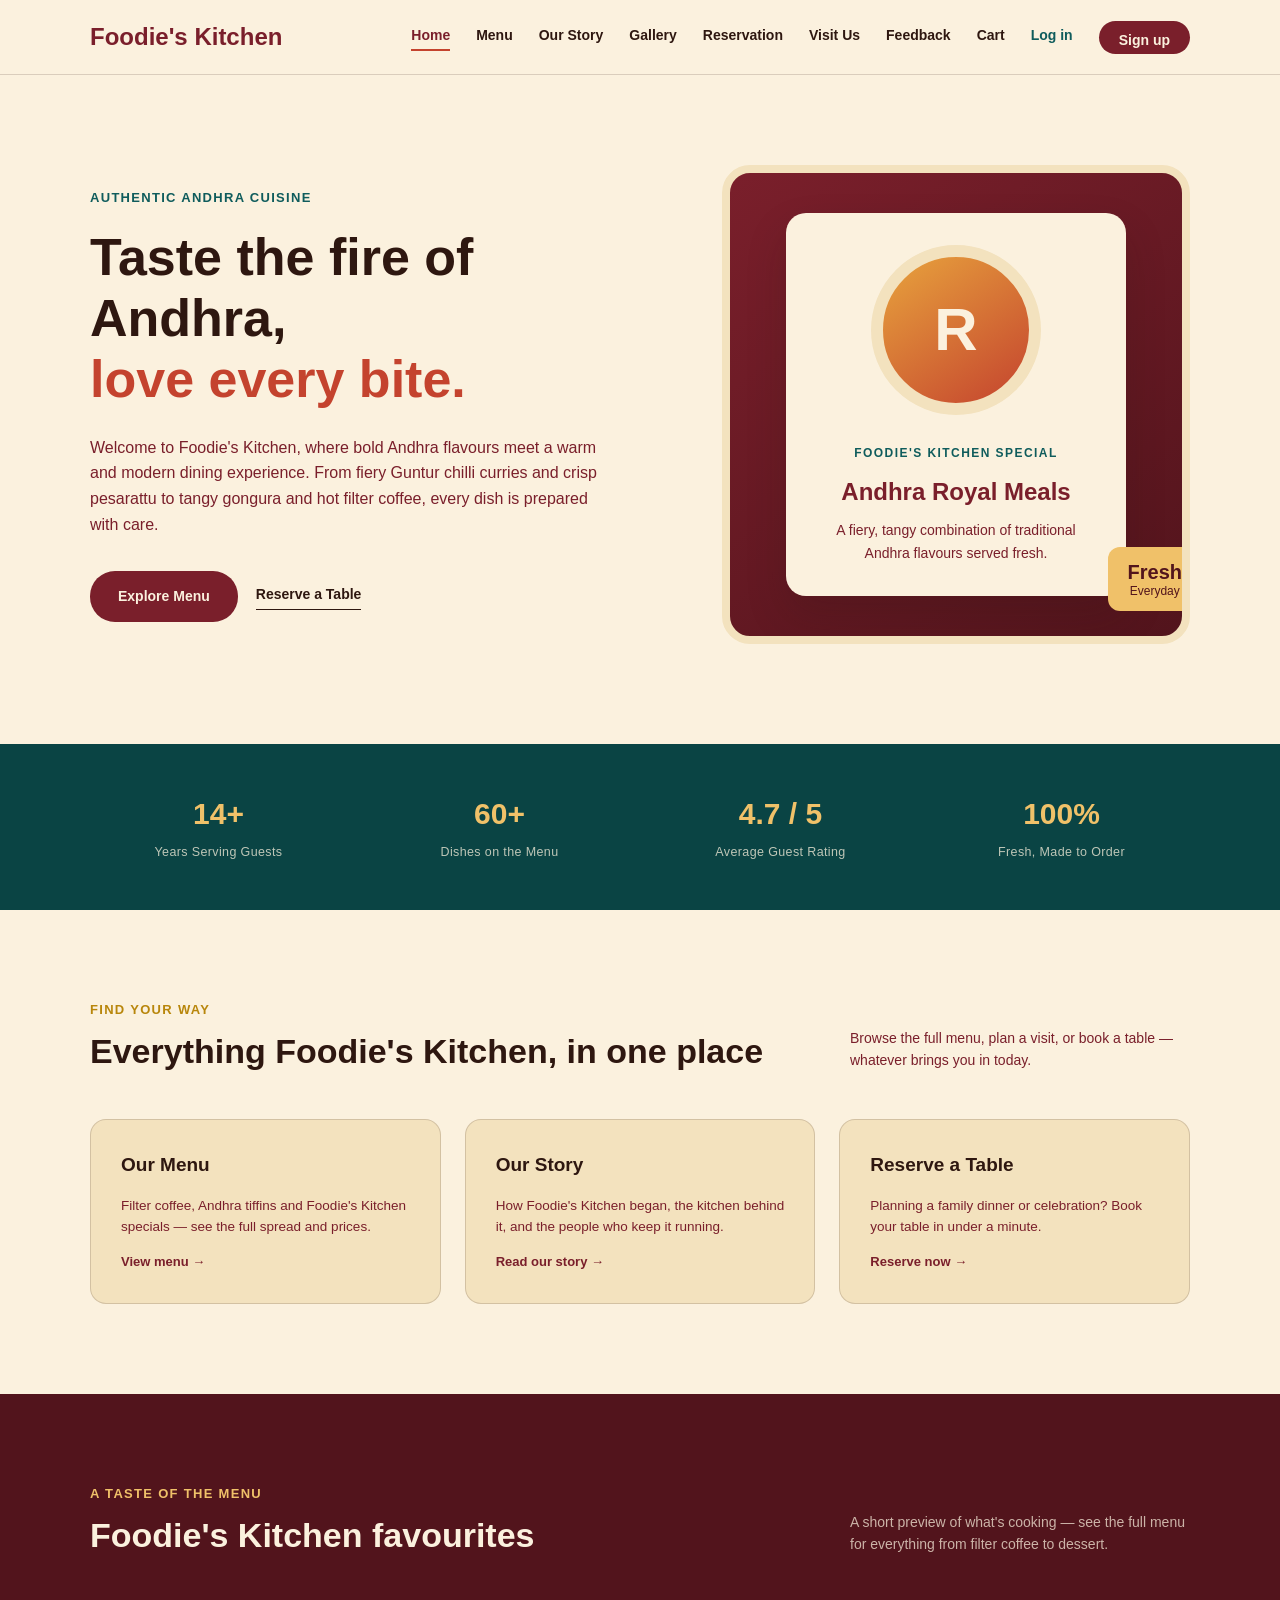
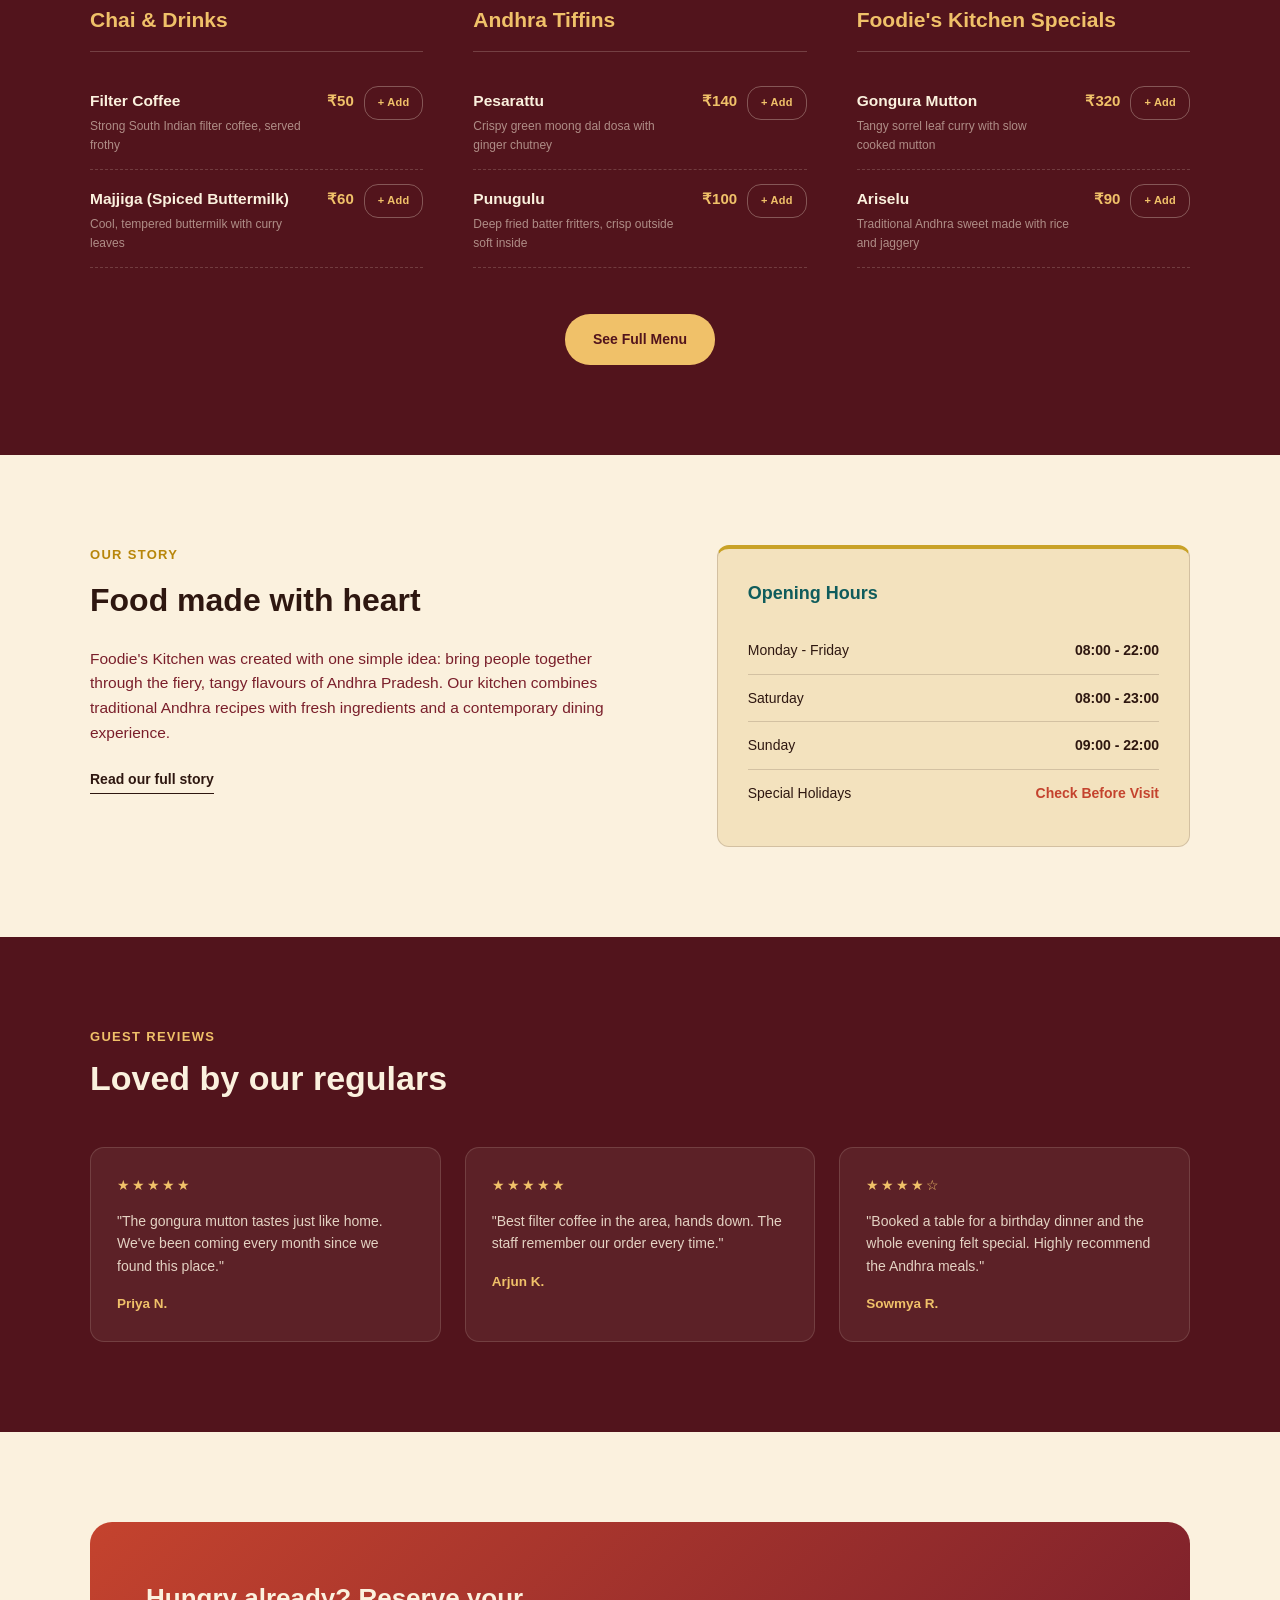
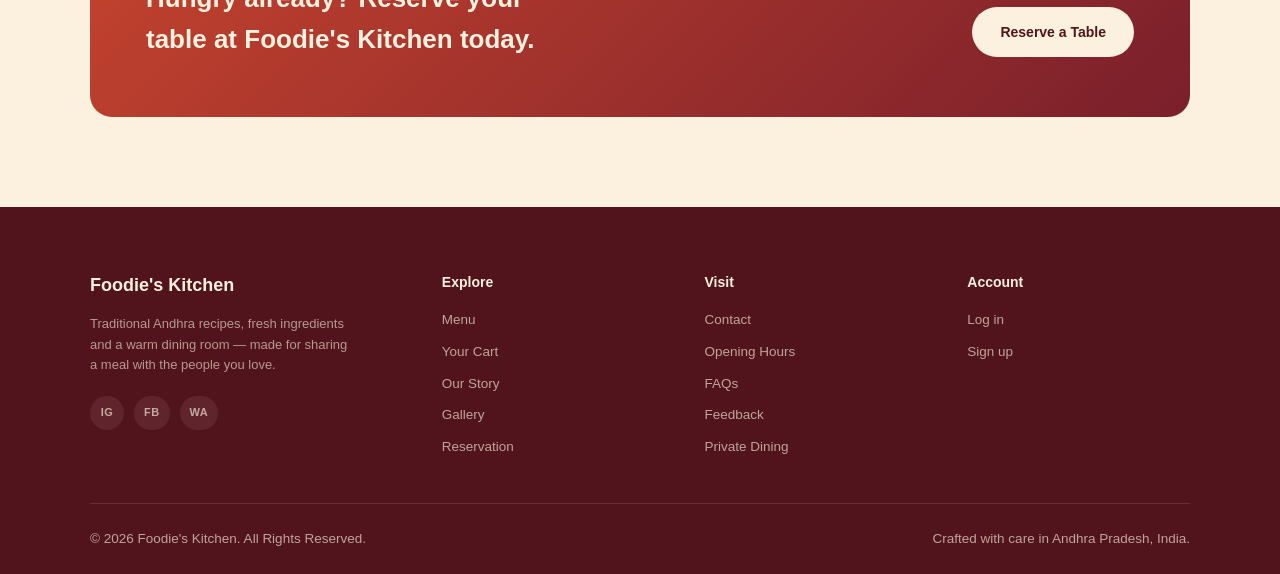
==== commit 91eb2521: "Rename project references from "Rangoli" to "Foodie's Kitchen" across all HTML files and update desc" ====
--- a/index.html
+++ b/index.html
@@ -8,9 +8,9 @@
     <meta name="viewport" content="width=device-width, initial-scale=1.0">
 
     <meta name="description"
-        content="Rangoli is an Andhra restaurant serving traditional recipes, fiery flavours and warm hospitality.">
-
-    <title>Home | Rangoli</title>
+        content="Foodie's Kitchen is an Andhra restaurant serving traditional recipes, fiery flavours and warm hospitality.">
+
+    <title>Home | Foodie's Kitchen</title>
 
     <link rel="stylesheet" href="./style.css">
 
@@ -26,7 +26,7 @@
 
             <a href="./index.html" class="mark">
 
-                Rangoli
+                Foodie's Kitchen
 
             </a>
 
@@ -138,7 +138,7 @@
 
             <p class="hero-sub">
 
-                Welcome to Rangoli, where bold Andhra
+                Welcome to Foodie's Kitchen, where bold Andhra
                 flavours meet a warm and modern dining experience.
                 From fiery Guntur chilli curries and crisp pesarattu
                 to tangy gongura and hot filter coffee, every dish is prepared
@@ -185,7 +185,7 @@
 
                     <span class="food-label">
 
-                        RANGOLI SPECIAL
+                        FOODIE'S KITCHEN SPECIAL
 
                     </span>
 
@@ -271,7 +271,7 @@
 
                     <h2>
 
-                        Everything Rangoli, in one place
+                        Everything Foodie's Kitchen, in one place
 
                     </h2>
 
@@ -294,7 +294,7 @@
 
                     <h3>Our Menu</h3>
 
-                    <p>Filter coffee, Andhra tiffins and Rangoli specials — see the full spread and prices.</p>
+                    <p>Filter coffee, Andhra tiffins and Foodie's Kitchen specials — see the full spread and prices.</p>
 
                     <span class="go">View menu →</span>
 
@@ -305,7 +305,7 @@
 
                     <h3>Our Story</h3>
 
-                    <p>How Rangoli began, the kitchen behind it, and the people who keep it running.</p>
+                    <p>How Foodie's Kitchen began, the kitchen behind it, and the people who keep it running.</p>
 
                     <span class="go">Read our story →</span>
 
@@ -345,7 +345,7 @@
 
                     <h2>
 
-                        Rangoli favourites
+                        Foodie's Kitchen favourites
 
                     </h2>
 
@@ -505,7 +505,7 @@
                 <div class="menu-col">
 
                     <h3>
-                        Rangoli Specials
+                        Foodie's Kitchen Specials
                     </h3>
 
 
@@ -601,7 +601,7 @@
 
                     <p>
 
-                        Rangoli was created with one simple idea:
+                        Foodie's Kitchen was created with one simple idea:
                         bring people together through the fiery, tangy
                         flavours of Andhra Pradesh. Our kitchen combines
                         traditional Andhra recipes with fresh ingredients and a
@@ -755,7 +755,7 @@
 
             <div class="cta-band">
 
-                <h2>Hungry already? Reserve your table at Rangoli today.</h2>
+                <h2>Hungry already? Reserve your table at Foodie's Kitchen today.</h2>
 
                 <a href="./reservation.html" class="btn-primary light-button">Reserve a Table</a>
 
@@ -775,7 +775,7 @@
 
                     <div class="footer-brand">
 
-                        <span class="footer-mark">Rangoli</span>
+                        <span class="footer-mark">Foodie's Kitchen</span>
 
                     </div>
 
@@ -852,7 +852,7 @@
 
             <div class="footer-row">
 
-                <span>© 2026 Rangoli Restaurant. All Rights Reserved.</span>
+                <span>© 2026 Foodie's Kitchen. All Rights Reserved.</span>
 
                 <span>Crafted with care in Andhra Pradesh, India.</span>
 
